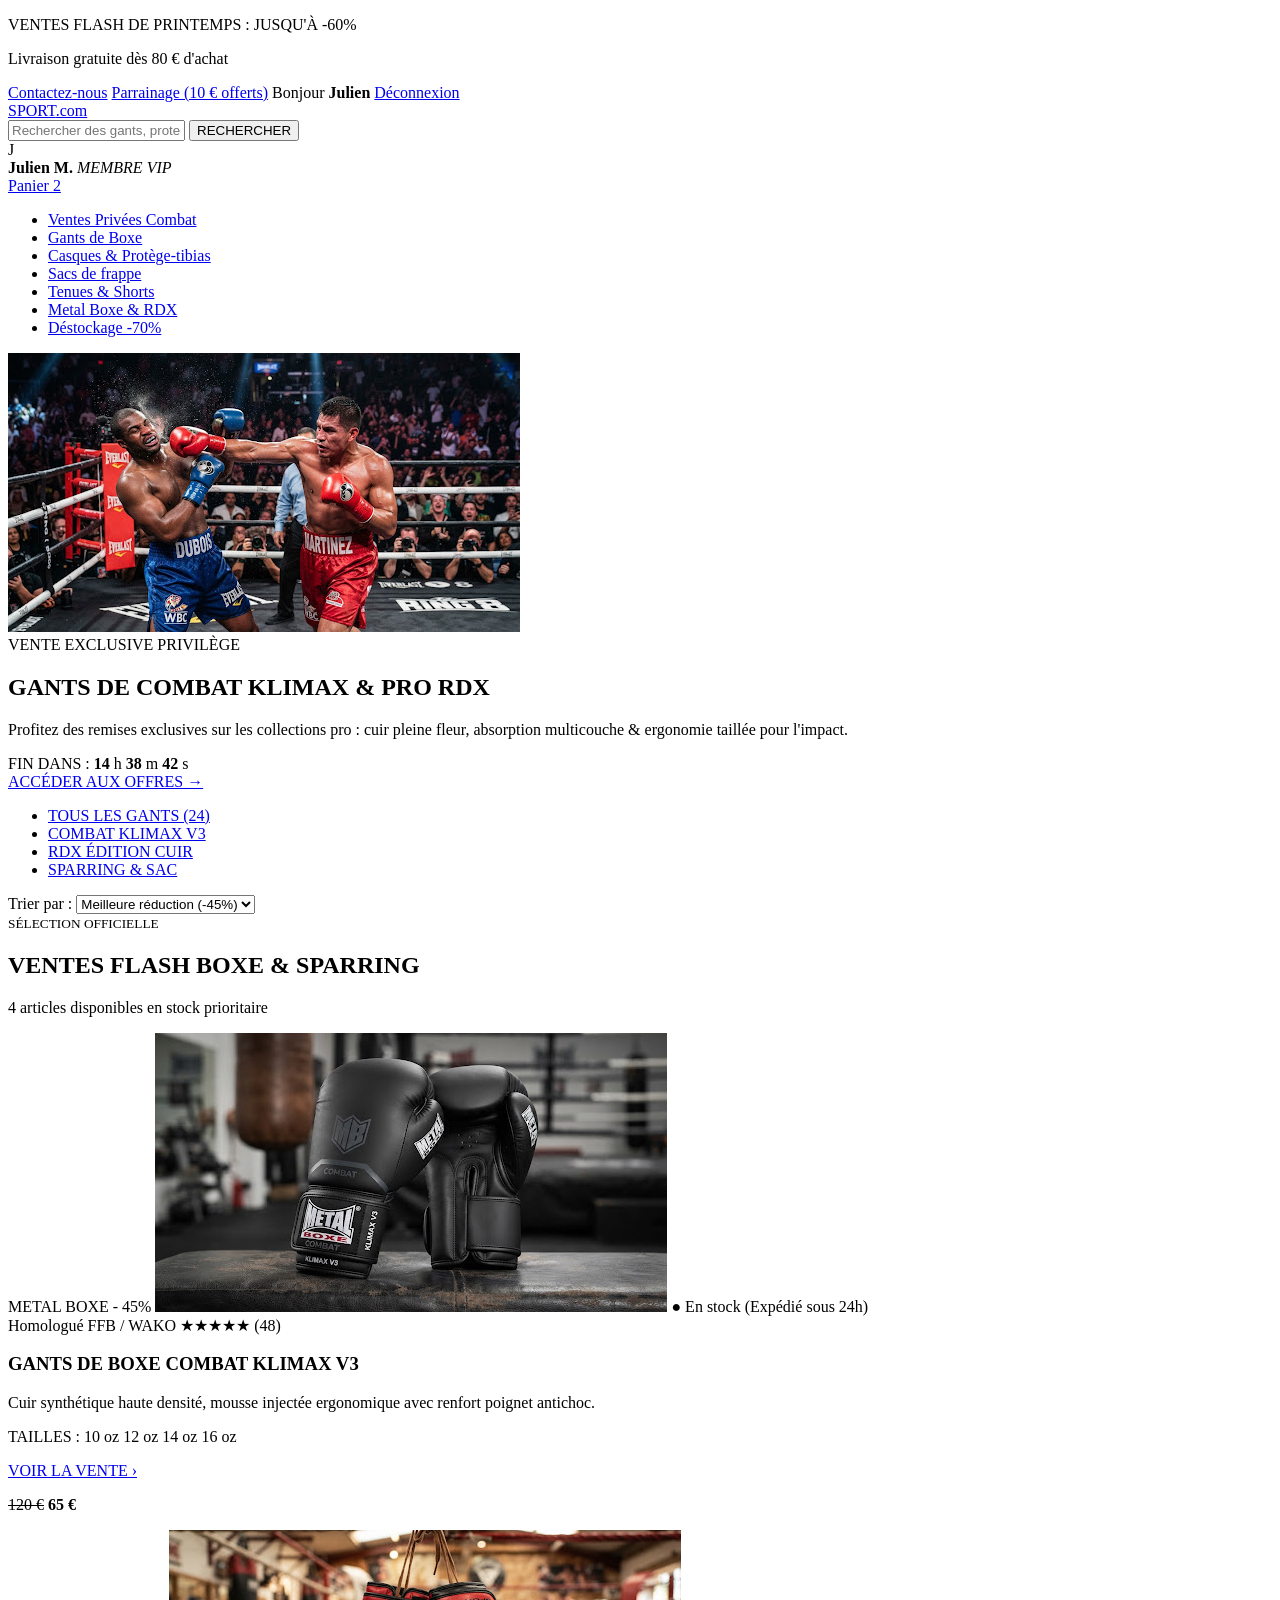
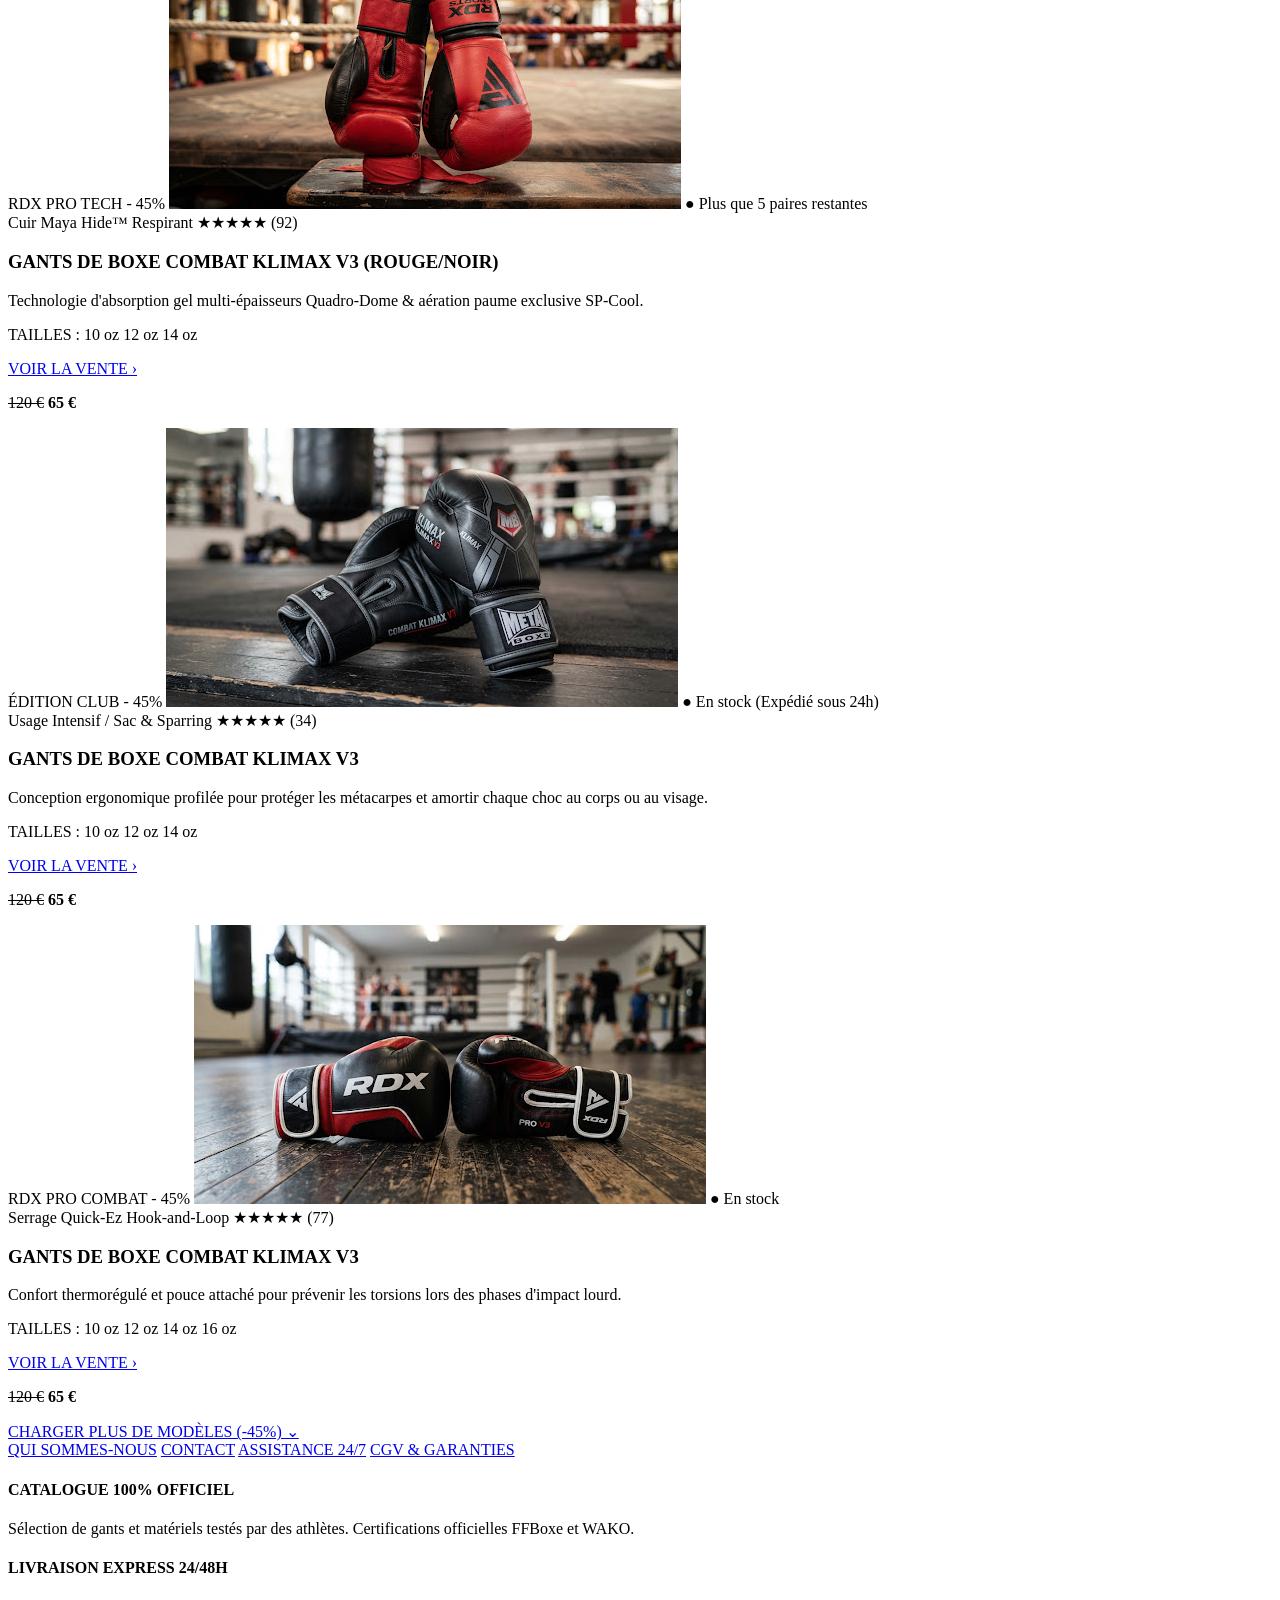
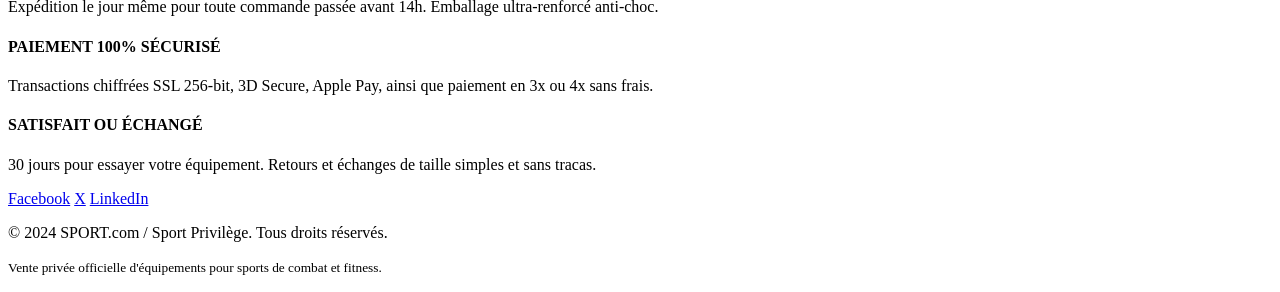
==== index.html @ 70b2cb44 "ajout du catalogue" ====
<!DOCTYPE html>
<html lang="fr">
<head>
  <meta charset="UTF-8">
  <meta name="viewport" content="width=device-width, initial-scale=1">
  <title>SPORT.com – Ventes privées Combat</title>
  <link rel="stylesheet" href="style.css">
</head>

<body>

  <header>
   <div>
    <p>VENTES FLASH DE PRINTEMPS : JUSQU'À -60%</p>
    <p>Livraison gratuite dès 80 € d'achat</p>
    <nav>
      <a href="#">Contactez-nous</a>
      <a href="#">Parrainage (10 € offerts)</a>
      <span>Bonjour <strong>Julien</strong></span>
      <a href="#">Déconnexion</a>
    </nav>
  </div> 
    <a href="#">SPORT<span>.com</span></a>

    <form class="search" action="#" method="get">
      <input type="text" name="q" placeholder="Rechercher des gants, protections, kimonos, sacs...">
      <button type="submit">RECHERCHER</button>
    </form>

    <div>
      <div>
        <span>J</span>
        <div>
          <strong>Julien M.</strong>
          <em>MEMBRE VIP</em>
        </div>
      </div>
      <a href="#">Panier <span>2</span></a>
    </div>
  </header>

  <nav>
    <ul>
      <li><a href="#">Ventes Privées Combat</a></li>
      <li><a href="#">Gants de Boxe</a></li>
      <li><a href="#">Casques &amp; Protège-tibias</a></li>
      <li><a href="#">Sacs de frappe</a></li>
      <li><a href="#">Tenues &amp; Shorts</a></li>
      <li><a href="#">Metal Boxe &amp; RDX</a></li>
      <li><a href="#">Déstockage -70%</a></li>
    </ul>
  </nav>

  <section>
    <img src="img/hero.png" alt="Boxeur en plein combat">

    <div>
      <span>VENTE EXCLUSIVE PRIVILÈGE</span>
      <h1>GANTS DE COMBAT <span>KLIMAX &amp; PRO RDX</span></h1>
      <p>Profitez des remises exclusives sur les collections pro : cuir pleine fleur, absorption multicouche &amp; ergonomie taillée pour l'impact.</p>

      <div>
        <div>
          <span>FIN DANS :</span>
          <span class="time"><b>14</b> h</span>
          <span class="time"><b>38</b> m</span>
          <span class="time"><b>42</b> s</span>
        </div>
        <a href="#ventes">ACCÉDER AUX OFFRES →</a>
      </div>
    </div>
  </section>

  <section>
    <ul>
      <li><a href="#">TOUS LES GANTS (24)</a></li>
      <li><a href="#">COMBAT KLIMAX V3</a></li>
      <li><a href="#">RDX ÉDITION CUIR</a></li>
      <li><a href="#">SPARRING &amp; SAC</a></li>
    </ul>

    <label>Trier par :
      <select name="tri">
        <option>Meilleure réduction (-45%)</option>
        <option>Prix croissant</option>
        <option>Prix décroissant</option>
        <option>Mieux notés</option>
      </select>
    </label>
  </section>

  
  <main id="ventes">

    <div>
      <div>
        <small>SÉLECTION OFFICIELLE</small>
        <h2>VENTES FLASH BOXE &amp; SPARRING</h2>
      </div>
      <p>4 articles disponibles en stock prioritaire</p>
    </div>

    <div>

      <article>
        <div>
          <span>METAL BOXE</span>
          <span>- 45%</span>
          <img src="img/p1.png" alt="Gants de boxe noirs Klimax V3">
          <span>● En stock (Expédié sous 24h)</span>
        </div>
        <div>
          <div>
            <span>Homologué FFB / WAKO</span>
            <span>★★★★★ (48)</span>
          </div>
          <h3>GANTS DE BOXE COMBAT KLIMAX V3</h3>
          <p>Cuir synthétique haute densité, mousse injectée ergonomique avec renfort poignet antichoc.</p>
          <p>TAILLES : <span>10 oz</span> <span>12 oz</span> <span>14 oz</span> <span>16 oz</span></p>
          <div>
            <a href="#">VOIR LA VENTE ›</a>
            <p><del>120 €</del> <strong>65 €</strong></p>
          </div>
        </div>
      </article>

      <article>
        <div>
          <span>RDX PRO TECH</span>
          <span>- 45%</span>
          <img src="img/p2.png" alt="Gants de boxe rouge et noir">
          <span>● Plus que 5 paires restantes</span>
        </div>
        <div>
          <div>
            <span>Cuir Maya Hide™ Respirant</span>
            <span>★★★★★ (92)</span>
          </div>
          <h3>GANTS DE BOXE COMBAT KLIMAX V3 (ROUGE/NOIR)</h3>
          <p>Technologie d'absorption gel multi-épaisseurs Quadro-Dome &amp; aération paume exclusive SP-Cool.</p>
          <p>TAILLES : <span>10 oz</span> <span>12 oz</span> <span>14 oz</span></p>
          <div>
            <a href="#">VOIR LA VENTE ›</a>
            <p><del>120 €</del> <strong>65 €</strong></p>
          </div>
        </div>
      </article>

      
      <article>
        <div>
          <span>ÉDITION CLUB</span>
          <span>- 45%</span>
          <img src="img/p3.png" alt="Gants de boxe édition club">
          <span>● En stock (Expédié sous 24h)</span>
        </div>
        <div>
          <div>
            <span>Usage Intensif / Sac &amp; Sparring</span>
            <span>★★★★★ (34)</span>
          </div>
          <h3>GANTS DE BOXE COMBAT KLIMAX V3</h3>
          <p>Conception ergonomique profilée pour protéger les métacarpes et amortir chaque choc au corps ou au visage.</p>
          <p>TAILLES : <span>10 oz</span> <span>12 oz</span> <span>14 oz</span></p>
          <div>
            <a href="#">VOIR LA VENTE ›</a>
            <p><del>120 €</del> <strong>65 €</strong></p>
          </div>
        </div>
      </article>

      
      <article>
        <div>
          <span>RDX PRO COMBAT</span>
          <span>- 45%</span>
          <img src="img/p4.png" alt="Gants RDX en salle">
          <span>● En stock</span>
        </div>
        <div>
          <div>
            <span>Serrage Quick-Ez Hook-and-Loop</span>
            <span>★★★★★ (77)</span>
          </div>
          <h3>GANTS DE BOXE COMBAT KLIMAX V3</h3>
          <p>Confort thermorégulé et pouce attaché pour prévenir les torsions lors des phases d'impact lourd.</p>
          <p>TAILLES : <span>10 oz</span> <span>12 oz</span> <span>14 oz</span> <span>16 oz</span></p>
          <div>
            <a href="#">VOIR LA VENTE ›</a>
            <p><del>120 €</del> <strong>65 €</strong></p>
          </div>
        </div>
      </article>

    </div>

    <div>
      <a href="#">CHARGER PLUS DE MODÈLES (-45%) ⌄</a>
    </div>
  </main>

 
  <nav>
    <a href="#">QUI SOMMES-NOUS</a>
    <a href="#">CONTACT</a>
    <a href="#">ASSISTANCE 24/7</a>
    <a href="#">CGV &amp; GARANTIES</a>
  </nav>

  <section>
    <div>
      <h4>CATALOGUE 100% OFFICIEL</h4>
      <p>Sélection de gants et matériels testés par des athlètes. Certifications officielles FFBoxe et WAKO.</p>
    </div>
    <div>
      <h4>LIVRAISON EXPRESS 24/48H</h4>
      <p>Expédition le jour même pour toute commande passée avant 14h. Emballage ultra-renforcé anti-choc.</p>
    </div>
    <div>
      <h4>PAIEMENT 100% SÉCURISÉ</h4>
      <p>Transactions chiffrées SSL 256-bit, 3D Secure, Apple Pay, ainsi que paiement en 3x ou 4x sans frais.</p>
    </div>
    <div>
      <h4>SATISFAIT OU ÉCHANGÉ</h4>
      <p>30 jours pour essayer votre équipement. Retours et échanges de taille simples et sans tracas.</p>
    </div>
  </section>

  <footer>
    <div>
      <a href="#">Facebook</a>
      <a href="#">X</a>
      <a href="#">LinkedIn</a>
    </div>
    <p>© 2024 SPORT.com / Sport Privilège. Tous droits réservés.</p>
    <p><small>Vente privée officielle d'équipements pour sports de combat et fitness.</small></p>
  </footer>

</body>
</html>
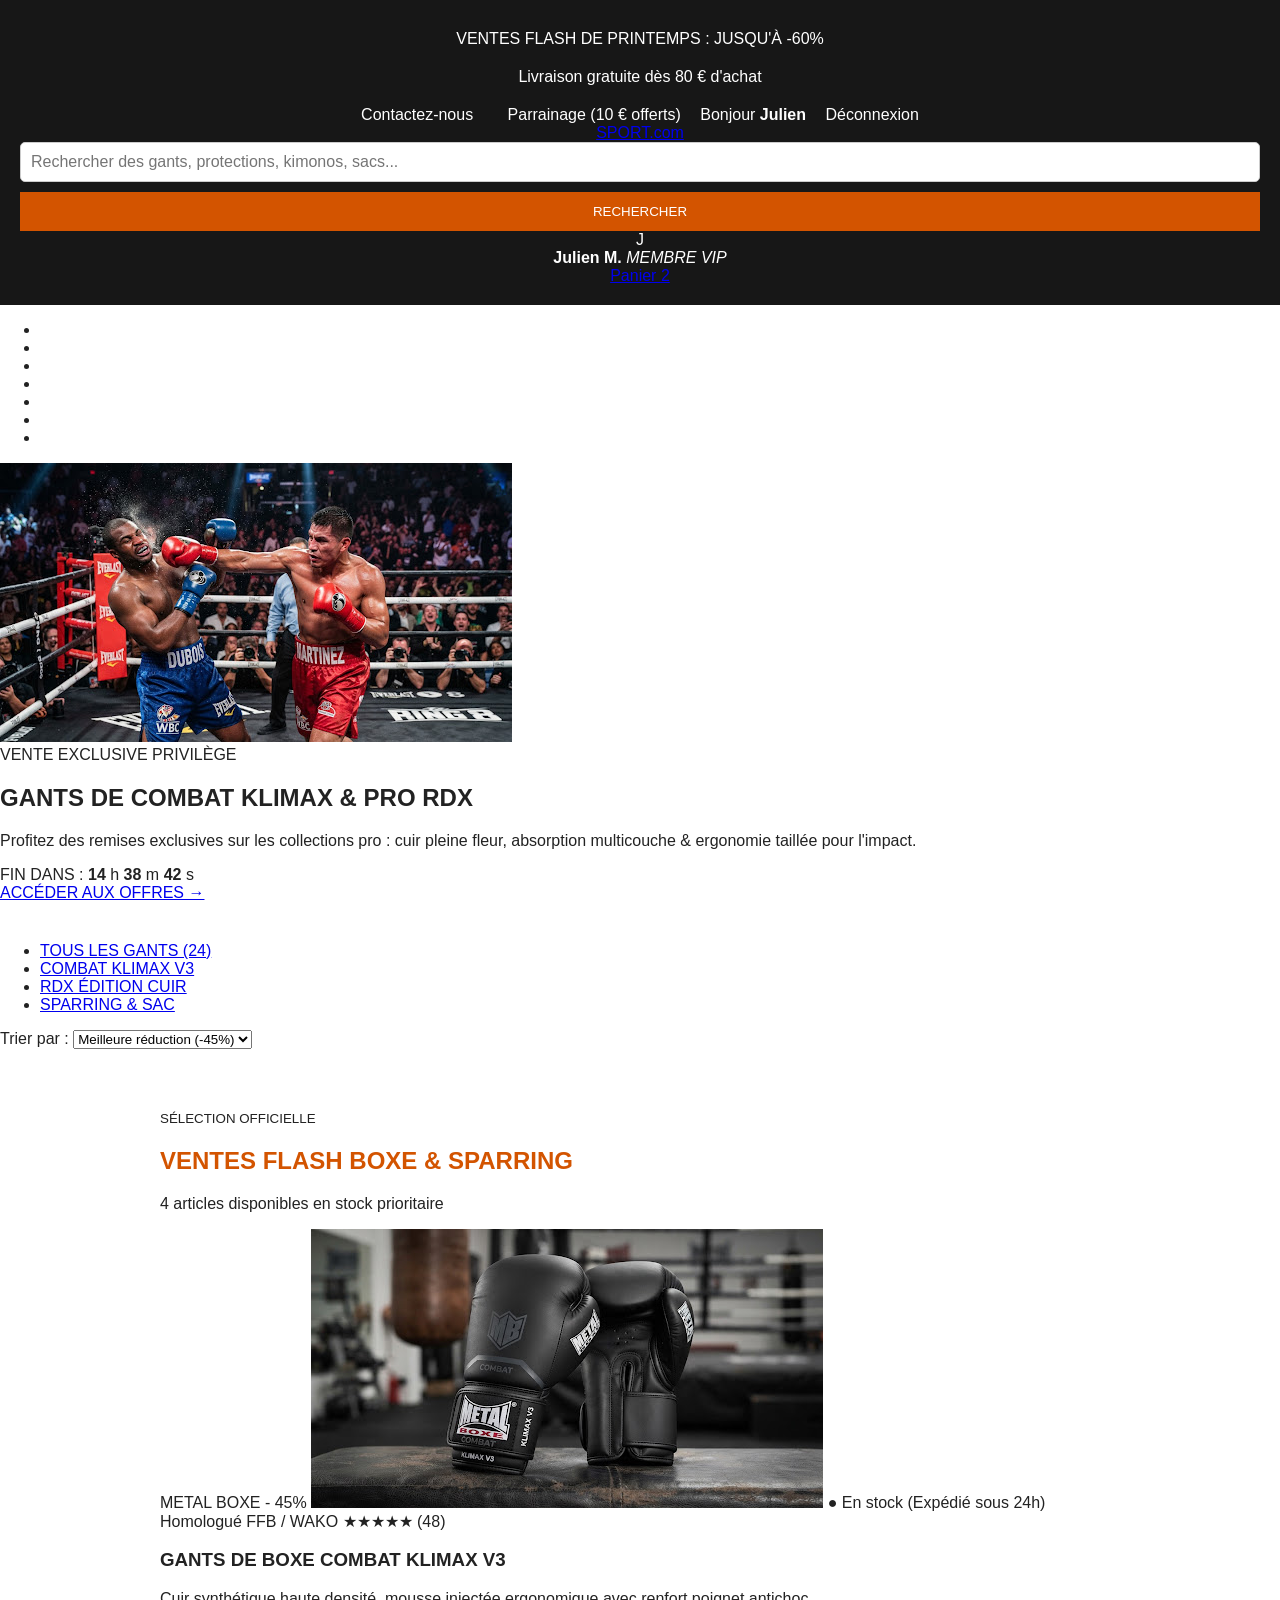
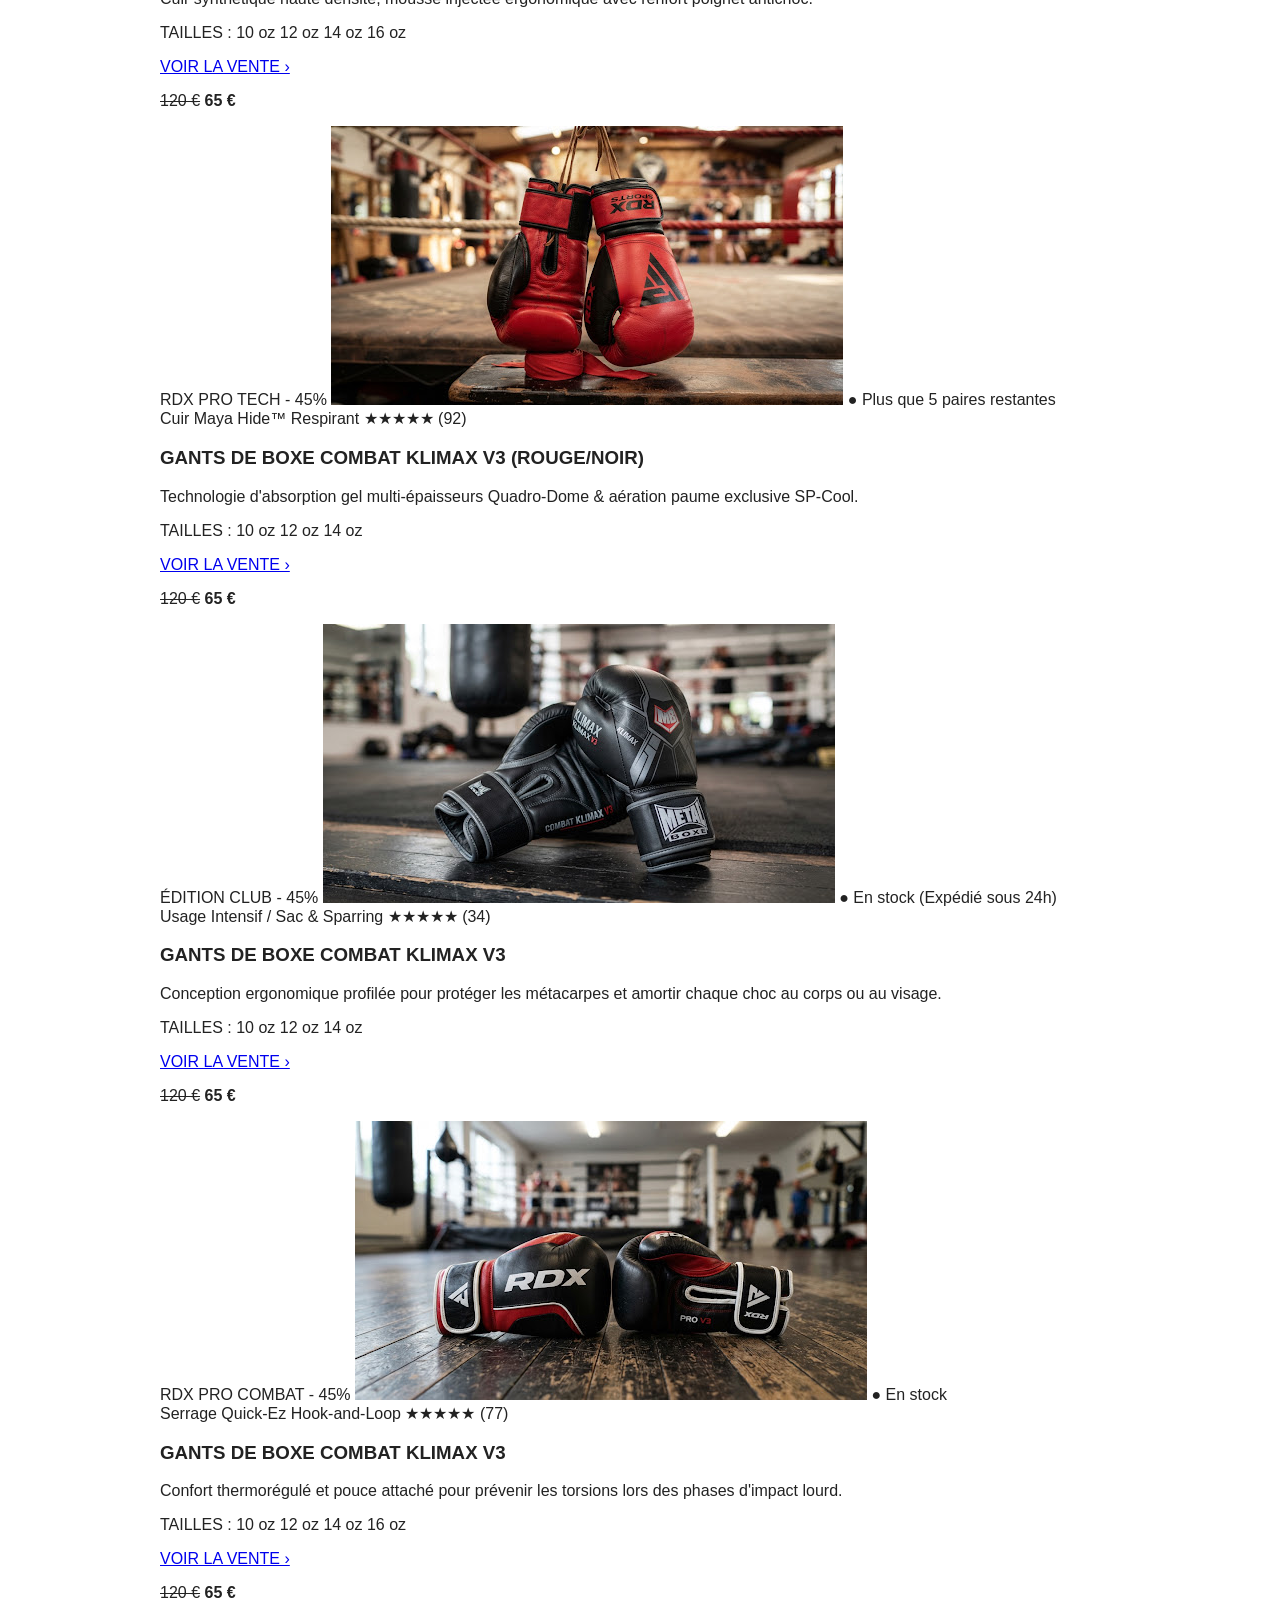
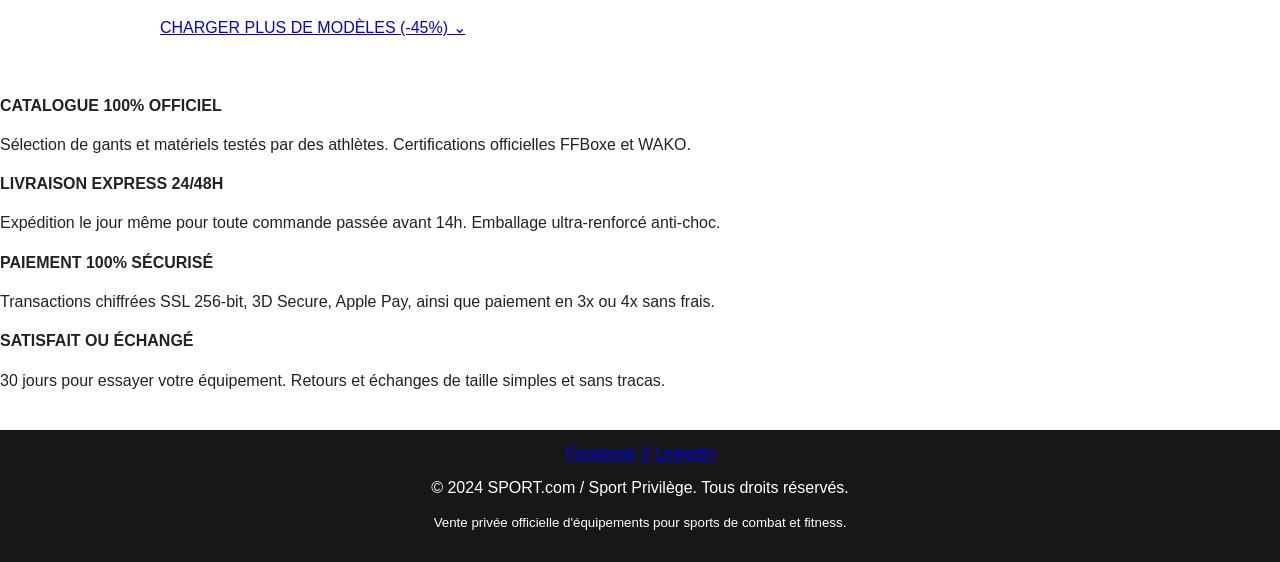
==== commit 9b5abd99: "rajout du link css et du lein vers la page qui somme nous" ====
--- a/index.html
+++ b/index.html
@@ -4,7 +4,7 @@
   <meta charset="UTF-8">
   <meta name="viewport" content="width=device-width, initial-scale=1">
   <title>SPORT.com – Ventes privées Combat</title>
-  <link rel="stylesheet" href="style.css">
+  <link rel="stylesheet" href="css/style.css">
 </head>
 
 <body>
@@ -201,7 +201,7 @@
 
  
   <nav>
-    <a href="#">QUI SOMMES-NOUS</a>
+    <a href="qui-sommes-nous.html">QUI SOMMES-NOUS</a>
     <a href="#">CONTACT</a>
     <a href="#">ASSISTANCE 24/7</a>
     <a href="#">CGV &amp; GARANTIES</a>
--- a/css/style.css
+++ b/css/style.css
@@ -0,0 +1,318 @@
+
+* {
+    box-sizing: border-box;
+}
+
+body {
+    margin: 0;
+    font-family: Arial, sans-serif;
+    background-color: white;
+    color: #222;
+}
+
+header {
+    background-color: #171717;
+    color: white;
+    padding: 20px;
+    text-align: center;
+}
+
+.logo {
+    width: 180px;
+    height: auto;
+}
+
+header h1 {
+    margin: 0;
+}
+
+header p {
+    margin: 10px 0 20px;
+}
+
+nav a {
+    color: white;
+    margin: 15px;
+    text-decoration: none;
+}
+
+nav a:hover {
+    color: orange;
+}
+
+main {
+    max-width: 1000px;
+    margin: auto;
+    padding: 20px;
+}
+
+section {
+    margin-bottom: 40px;
+}
+
+h2 {
+    color: #d35400;
+}
+
+.equipe {
+    display: flex;
+    gap: 20px;
+    margin-top: 20px;
+}
+
+.membre {
+    background-color: #f2f2f2;
+    padding: 20px;
+    border-radius: 8px;
+    flex: 1;
+    border-left: 4px solid #d35400;
+}
+
+.membre:hover {
+    background-color: #ffe8d6;
+}
+
+.membre h3 {
+    color: #d35400;
+}
+
+address {
+    background-color: #f2f2f2;
+    padding: 20px;
+    border-left: 4px solid #d35400;
+    margin-bottom: 20px;
+}
+
+table {
+    border-collapse: collapse;
+    width: 100%;
+    margin-bottom: 25px;
+}
+
+th, td {
+    border: 1px solid #ccc;
+    padding: 10px;
+    text-align: left;
+}
+
+th {
+    background-color: #f2f2f2;
+}
+
+iframe {
+    border: 1px solid #ccc;
+    border-radius: 8px;
+    max-width: 100%;
+}
+
+form {
+    display: flex;
+    flex-direction: column;
+    gap: 10px;
+}
+
+input, textarea {
+    padding: 10px;
+    border: 1px solid #ccc;
+    border-radius: 5px;
+    font-family: Arial, sans-serif;
+    font-size: 16px;
+    width: 100%;
+}
+
+textarea {
+    min-height: 120px;
+}
+
+button {
+    background-color: #d35400;
+    color: white;
+    padding: 12px;
+    border: none;
+    cursor: pointer;
+}
+
+button:hover {
+    background-color: #a84300;
+}
+
+footer {
+    background-color: #171717;
+    color: white;
+    text-align: center;
+    padding: 15px;
+}
+
+@media (max-width: 575px) {
+    nav a {
+        display: block;
+        margin: 10px;
+    }
+
+    main {
+        padding: 15px;
+    }
+
+    .equipe {
+        flex-direction: column;
+    }
+
+    .logo {
+        width: 140px;
+    }
+}
+section img {
+    max-width: 100%;
+    height: auto;
+}
+.chiffres {
+    display: flex;
+    justify-content: space-around;
+    flex-wrap: wrap;
+    list-style: none;
+    padding: 20px;
+    gap: 15px;
+}
+
+.chiffres li {
+    background-color: #f2f2f2;
+    padding: 20px;
+    border-radius: 8px;
+    text-align: center;
+}
+/* Catalogue Sport.com */
+
+.catalogue main {
+    max-width: 1200px;
+}
+
+.catalogue article {
+    background-color: #f2f2f2;
+    border: 1px solid #ddd;
+    border-radius: 8px;
+    padding: 20px;
+    margin-bottom: 20px;
+}
+
+.catalogue article img {
+    width: 100%;
+    max-width: 250px;
+    height: auto;
+    display: block;
+    margin: 15px auto;
+}
+
+.catalogue article h3 {
+    color: #d35400;
+}
+
+.catalogue article strong {
+    color: #d35400;
+    font-size: 24px;
+}
+
+.catalogue article a {
+    display: inline-block;
+    background-color: #d35400;
+    color: white;
+    padding: 10px 15px;
+    text-decoration: none;
+    border-radius: 5px;
+}
+
+.catalogue article a:hover {
+    background-color: #a84300;
+}
+
+.catalogue .grille-produits {
+    display: grid;
+    grid-template-columns: repeat(2, 1fr);
+    gap: 20px;
+}
+
+@media (max-width: 700px) {
+    .catalogue .grille-produits {
+        grid-template-columns: 1fr;
+    }
+}
+.catalogue section img {
+    max-width: 100%;
+    height: auto;
+    border-radius: 8px;
+}
+
+.catalogue section h1 {
+    color: #d35400;
+    font-size: 32px;
+}
+
+.catalogue section a {
+    color: #d35400;
+    font-weight: bold;
+}
+.catalogue header {
+    padding: 20px;
+}
+
+.catalogue header .search {
+    max-width: 650px;
+    margin: 20px auto;
+    flex-direction: row;
+}
+
+.catalogue header .search input {
+    flex: 1;
+    min-width: 0;
+}
+
+.catalogue header .search button {
+    width: auto;
+    border-radius: 5px;
+}
+
+.catalogue nav ul {
+    display: flex;
+    justify-content: center;
+    flex-wrap: wrap;
+    gap: 15px;
+    list-style: none;
+    padding: 15px;
+    margin: 0;
+    background-color: #171717;
+}
+
+.catalogue nav li a {
+    color: white;
+    text-decoration: none;
+    margin: 0;
+}
+
+.catalogue nav li a:hover {
+    color: #d35400;
+}
+.catalogue .banniere {
+    display: flex;
+    align-items: center;
+    gap: 30px;
+    padding: 30px;
+    background-color: #f2f2f2;
+}
+
+.catalogue .banniere img {
+    width: 45%;
+}
+
+.catalogue .banniere > div {
+    flex: 1;
+}
+
+@media (max-width: 700px) {
+    .catalogue .banniere {
+        flex-direction: column;
+        padding: 15px;
+    }
+
+    .catalogue .banniere img {
+        width: 100%;
+    }
+}
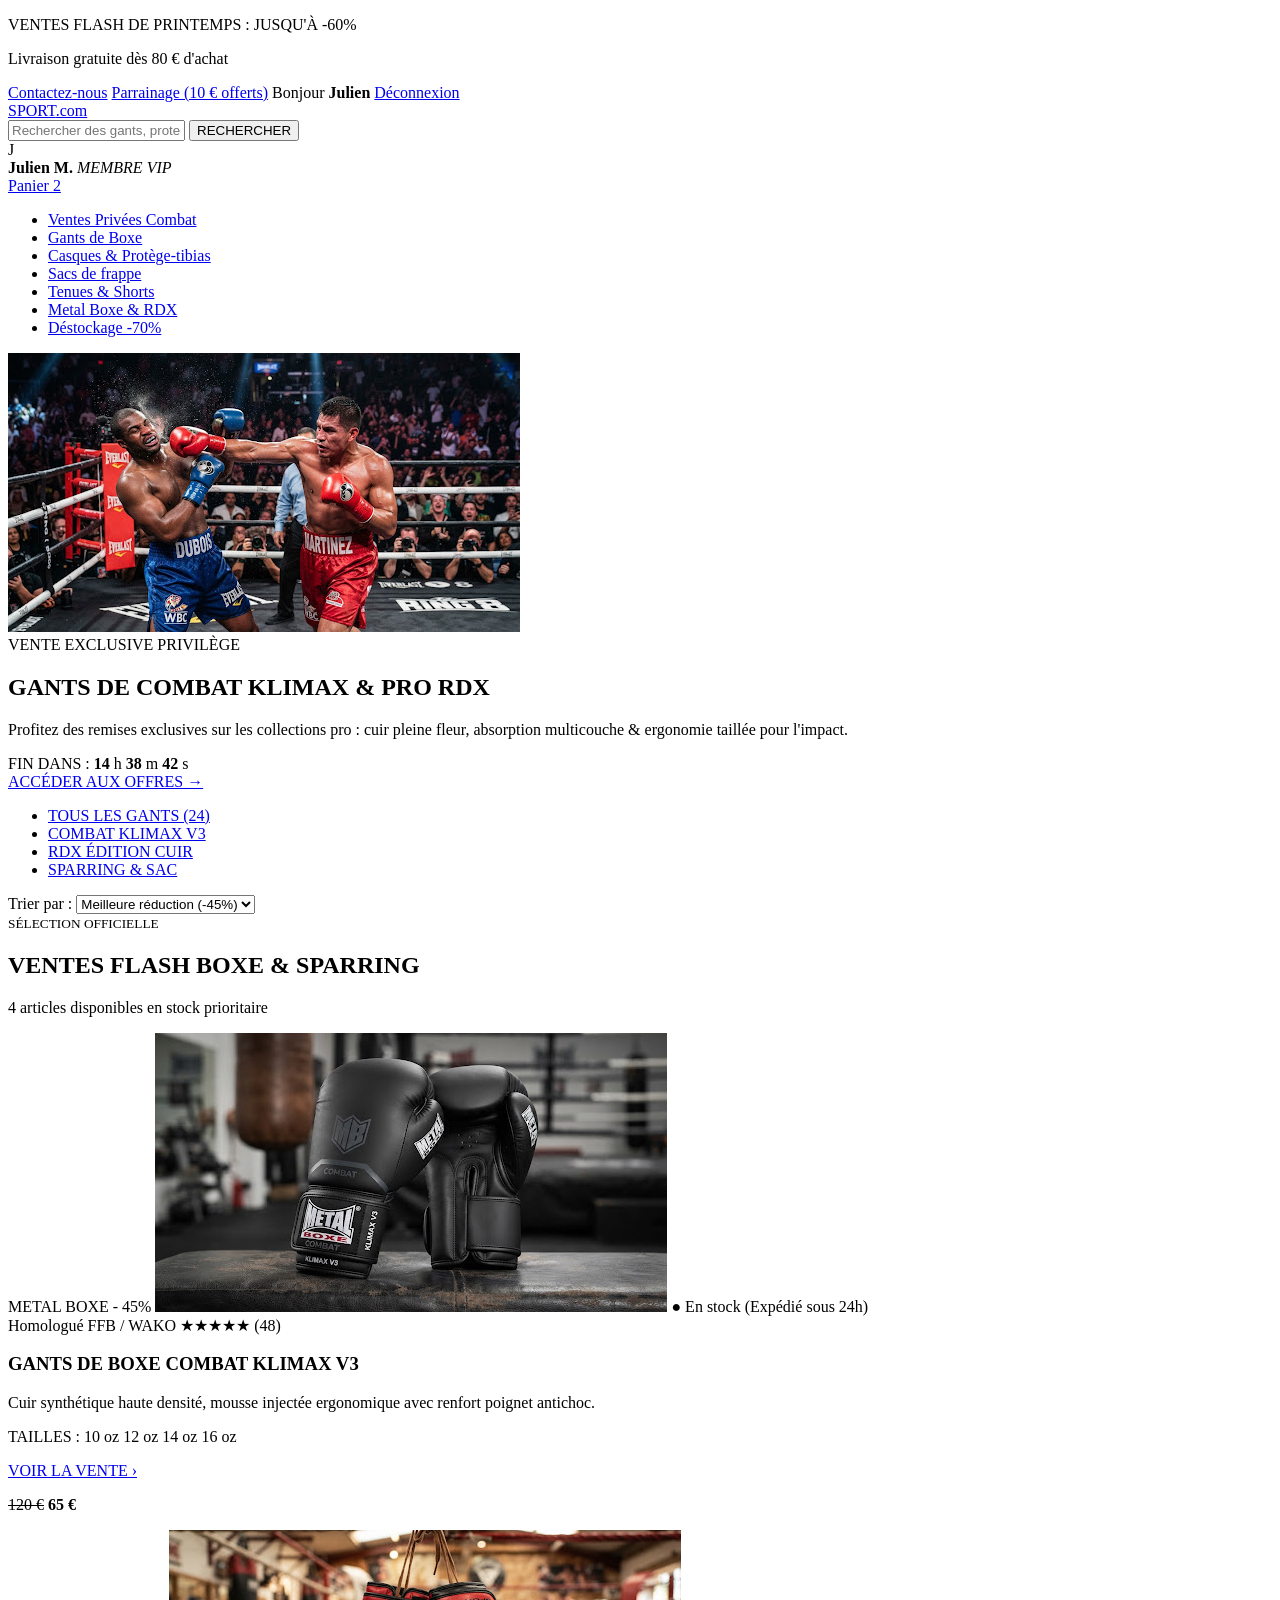
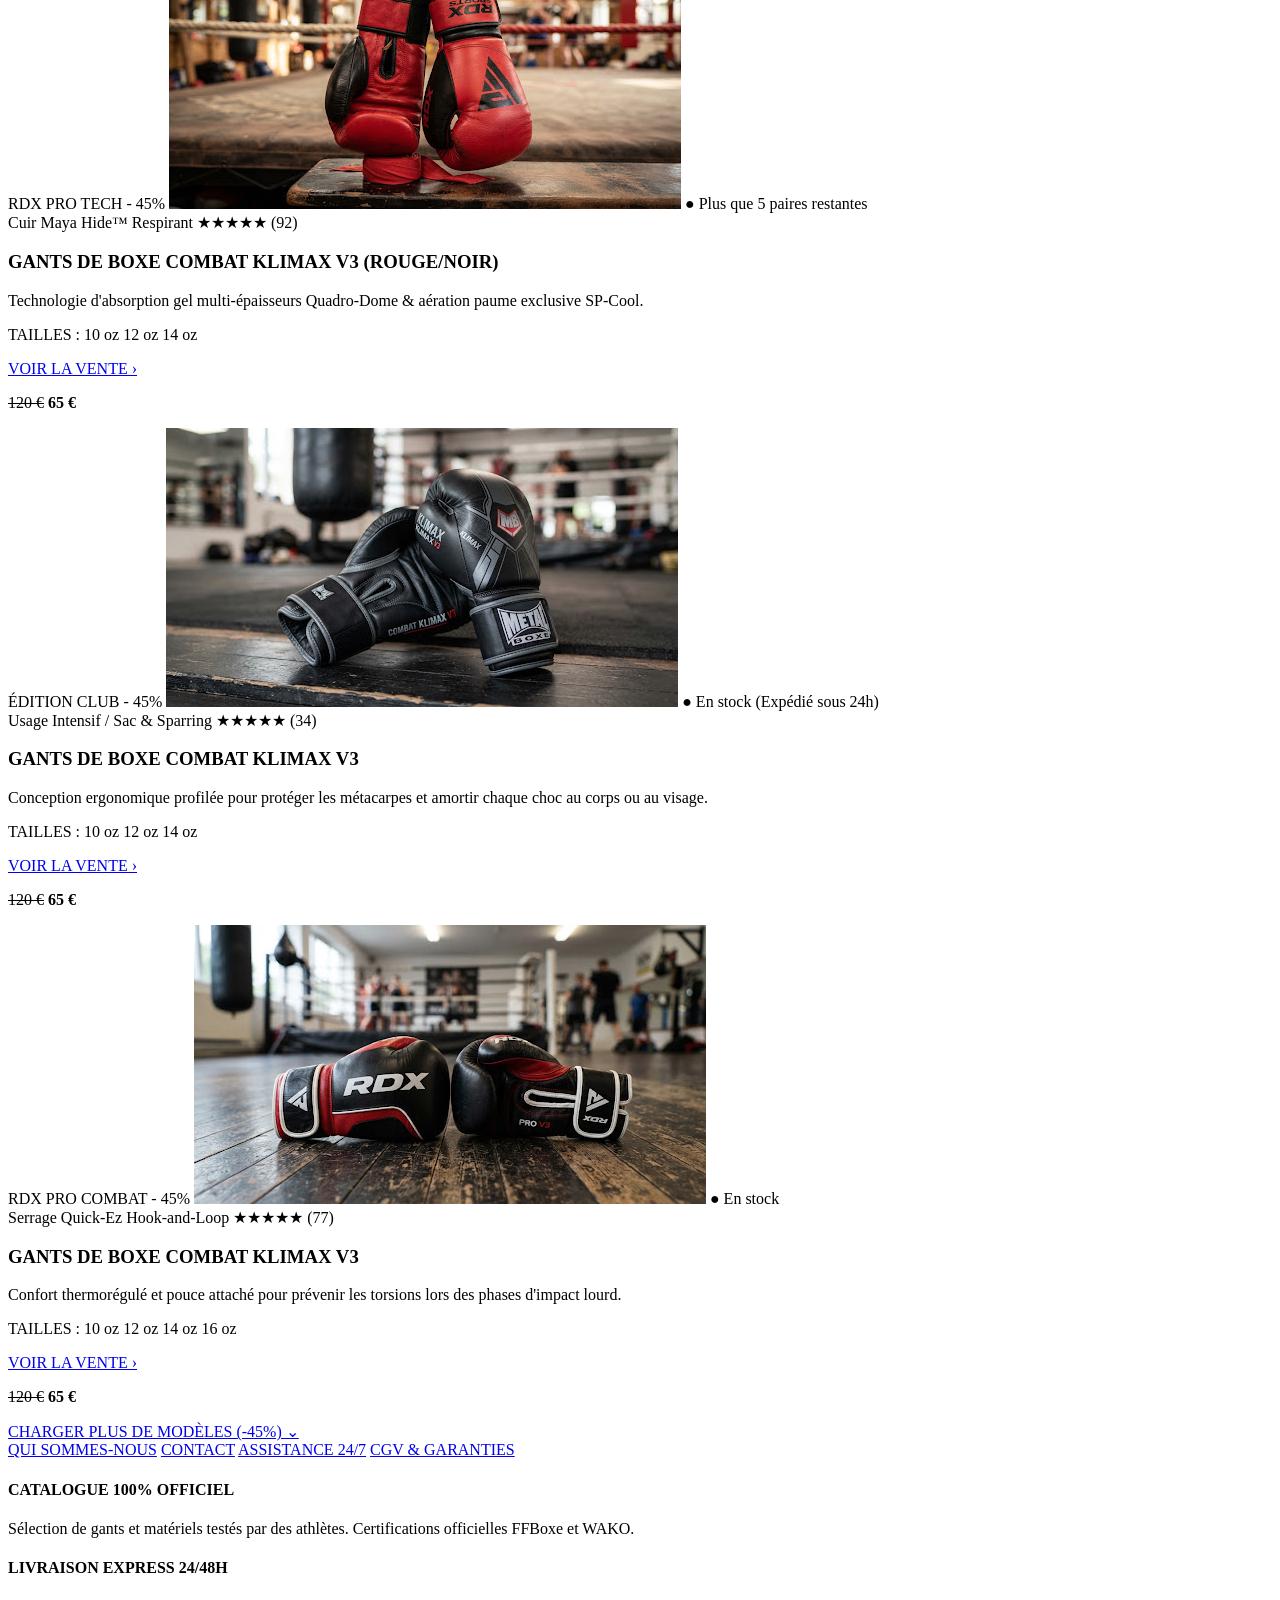
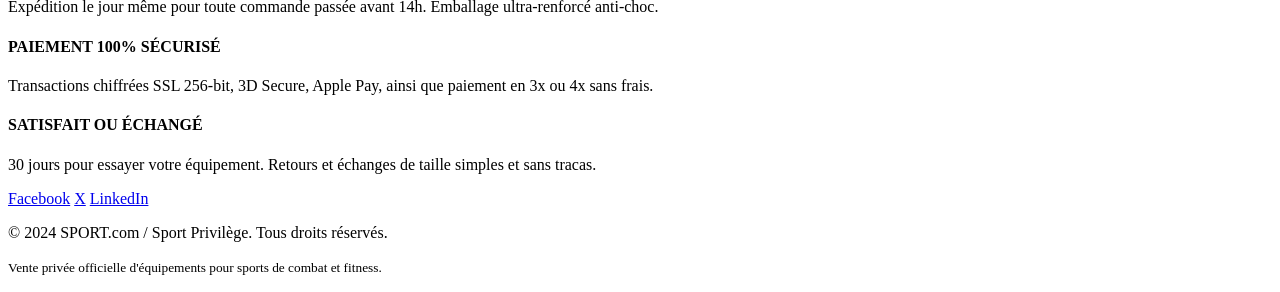
==== commit 801b2bab: "Fusion du catalogue ETHEM en local" ====
--- a/index.html
+++ b/index.html
@@ -4,7 +4,7 @@
   <meta charset="UTF-8">
   <meta name="viewport" content="width=device-width, initial-scale=1">
   <title>SPORT.com – Ventes privées Combat</title>
-  <link rel="stylesheet" href="css/style.css">
+  <link rel="stylesheet" href="style.css">
 </head>
 
 <body>
@@ -201,7 +201,7 @@
 
  
   <nav>
-    <a href="qui-sommes-nous.html">QUI SOMMES-NOUS</a>
+    <a href="#">QUI SOMMES-NOUS</a>
     <a href="#">CONTACT</a>
     <a href="#">ASSISTANCE 24/7</a>
     <a href="#">CGV &amp; GARANTIES</a>
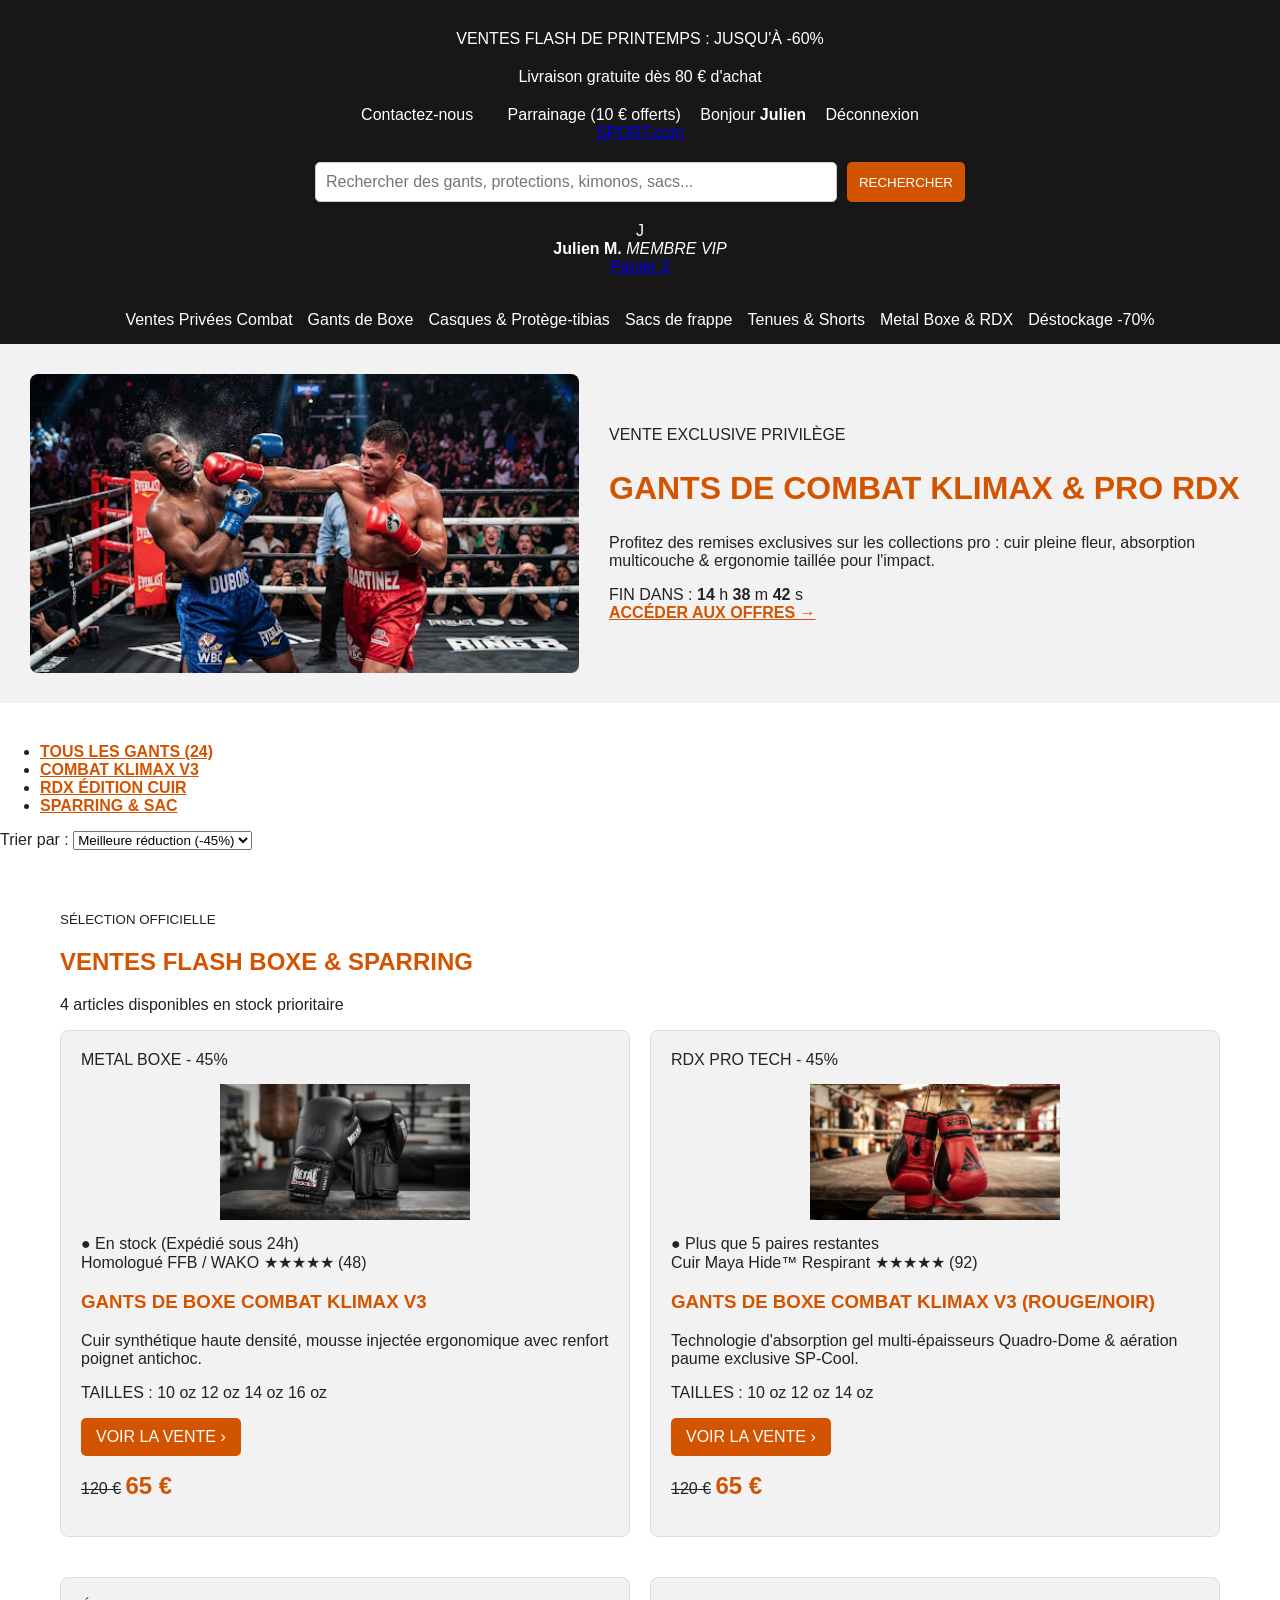
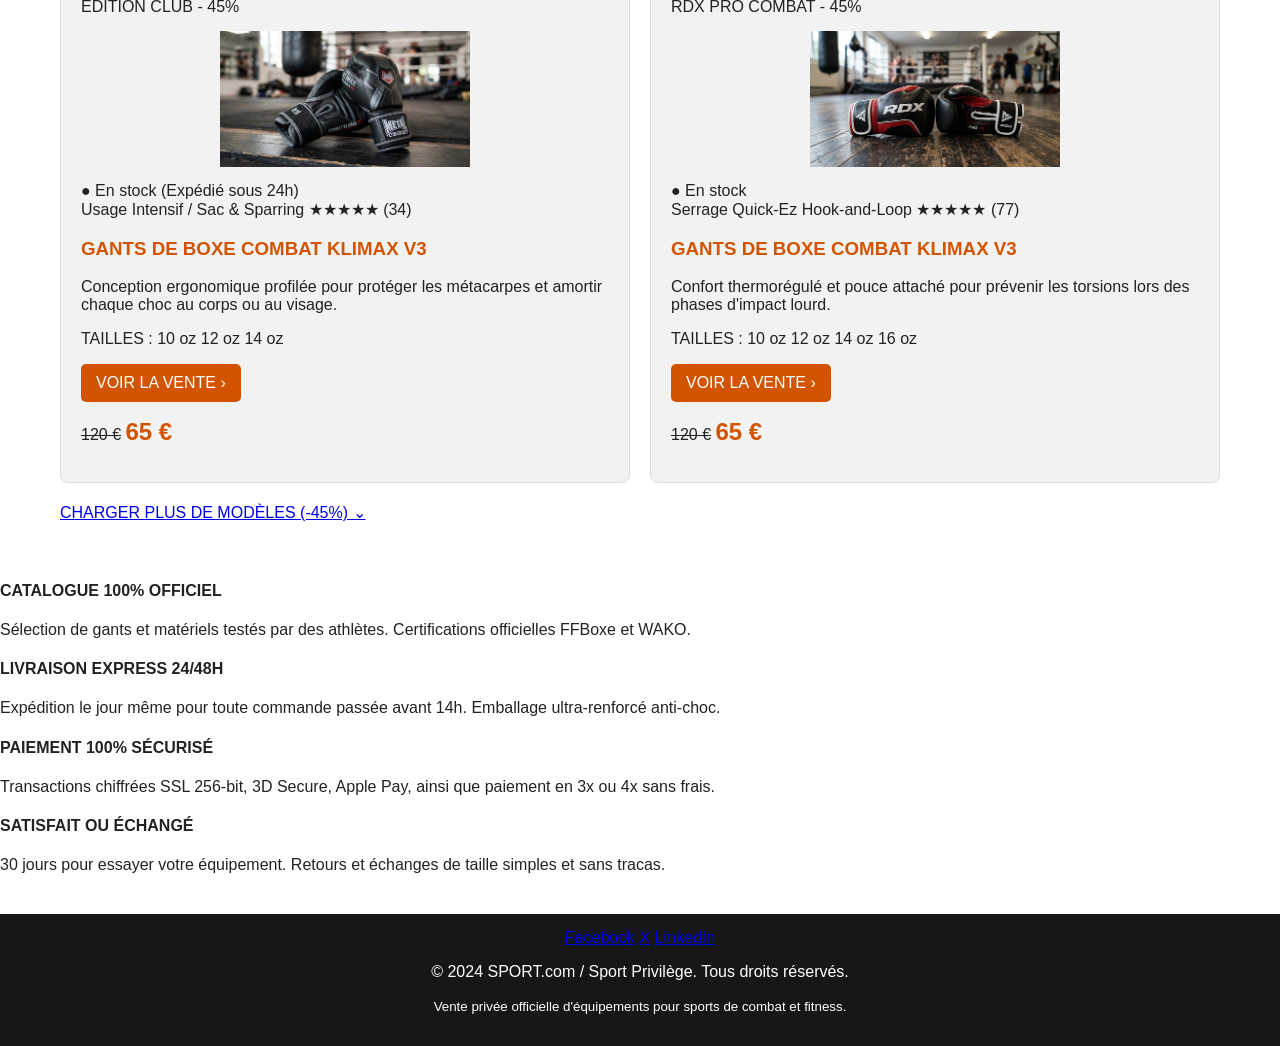
==== commit 769cefcd: "Integration du design commun et navigation du catalogue" ====
--- a/index.html
+++ b/index.html
@@ -1,25 +1,26 @@
 <!DOCTYPE html>
 <html lang="fr">
+
 <head>
   <meta charset="UTF-8">
   <meta name="viewport" content="width=device-width, initial-scale=1">
   <title>SPORT.com – Ventes privées Combat</title>
-  <link rel="stylesheet" href="style.css">
+  <link rel="stylesheet" href="css/style.css">
 </head>
 
-<body>
+<body class="catalogue">
 
   <header>
-   <div>
-    <p>VENTES FLASH DE PRINTEMPS : JUSQU'À -60%</p>
-    <p>Livraison gratuite dès 80 € d'achat</p>
-    <nav>
-      <a href="#">Contactez-nous</a>
-      <a href="#">Parrainage (10 € offerts)</a>
-      <span>Bonjour <strong>Julien</strong></span>
-      <a href="#">Déconnexion</a>
-    </nav>
-  </div> 
+    <div>
+      <p>VENTES FLASH DE PRINTEMPS : JUSQU'À -60%</p>
+      <p>Livraison gratuite dès 80 € d'achat</p>
+      <nav>
+        <a href="#">Contactez-nous</a>
+        <a href="#">Parrainage (10 € offerts)</a>
+        <span>Bonjour <strong>Julien</strong></span>
+        <a href="#">Déconnexion</a>
+      </nav>
+    </div>
     <a href="#">SPORT<span>.com</span></a>
 
     <form class="search" action="#" method="get">
@@ -51,13 +52,14 @@
     </ul>
   </nav>
 
-  <section>
+  <section class="banniere">
     <img src="img/hero.png" alt="Boxeur en plein combat">
 
     <div>
       <span>VENTE EXCLUSIVE PRIVILÈGE</span>
       <h1>GANTS DE COMBAT <span>KLIMAX &amp; PRO RDX</span></h1>
-      <p>Profitez des remises exclusives sur les collections pro : cuir pleine fleur, absorption multicouche &amp; ergonomie taillée pour l'impact.</p>
+      <p>Profitez des remises exclusives sur les collections pro : cuir pleine fleur, absorption multicouche &amp;
+        ergonomie taillée pour l'impact.</p>
 
       <div>
         <div>
@@ -89,9 +91,8 @@
     </label>
   </section>
 
-  
+
   <main id="ventes">
-
     <div>
       <div>
         <small>SÉLECTION OFFICIELLE</small>
@@ -100,7 +101,7 @@
       <p>4 articles disponibles en stock prioritaire</p>
     </div>
 
-    <div>
+    <div class="grille-produits">
 
       <article>
         <div>
@@ -146,7 +147,7 @@
         </div>
       </article>
 
-      
+
       <article>
         <div>
           <span>ÉDITION CLUB</span>
@@ -160,7 +161,8 @@
             <span>★★★★★ (34)</span>
           </div>
           <h3>GANTS DE BOXE COMBAT KLIMAX V3</h3>
-          <p>Conception ergonomique profilée pour protéger les métacarpes et amortir chaque choc au corps ou au visage.</p>
+          <p>Conception ergonomique profilée pour protéger les métacarpes et amortir chaque choc au corps ou au visage.
+          </p>
           <p>TAILLES : <span>10 oz</span> <span>12 oz</span> <span>14 oz</span></p>
           <div>
             <a href="#">VOIR LA VENTE ›</a>
@@ -169,7 +171,7 @@
         </div>
       </article>
 
-      
+
       <article>
         <div>
           <span>RDX PRO COMBAT</span>
@@ -199,12 +201,10 @@
     </div>
   </main>
 
- 
+
   <nav>
-    <a href="#">QUI SOMMES-NOUS</a>
-    <a href="#">CONTACT</a>
-    <a href="#">ASSISTANCE 24/7</a>
-    <a href="#">CGV &amp; GARANTIES</a>
+    <a href="qui-sommes-nous.html">QUI SOMMES-NOUS</a>
+    <a href="qui-sommes-nous.html#contact">CONTACT</a>
   </nav>
 
   <section>
@@ -237,4 +237,5 @@
   </footer>
 
 </body>
+
 </html>
--- a/css/style.css
+++ b/css/style.css
@@ -0,0 +1,318 @@
+
+* {
+    box-sizing: border-box;
+}
+
+body {
+    margin: 0;
+    font-family: Arial, sans-serif;
+    background-color: white;
+    color: #222;
+}
+
+header {
+    background-color: #171717;
+    color: white;
+    padding: 20px;
+    text-align: center;
+}
+
+.logo {
+    width: 180px;
+    height: auto;
+}
+
+header h1 {
+    margin: 0;
+}
+
+header p {
+    margin: 10px 0 20px;
+}
+
+nav a {
+    color: white;
+    margin: 15px;
+    text-decoration: none;
+}
+
+nav a:hover {
+    color: orange;
+}
+
+main {
+    max-width: 1000px;
+    margin: auto;
+    padding: 20px;
+}
+
+section {
+    margin-bottom: 40px;
+}
+
+h2 {
+    color: #d35400;
+}
+
+.equipe {
+    display: flex;
+    gap: 20px;
+    margin-top: 20px;
+}
+
+.membre {
+    background-color: #f2f2f2;
+    padding: 20px;
+    border-radius: 8px;
+    flex: 1;
+    border-left: 4px solid #d35400;
+}
+
+.membre:hover {
+    background-color: #ffe8d6;
+}
+
+.membre h3 {
+    color: #d35400;
+}
+
+address {
+    background-color: #f2f2f2;
+    padding: 20px;
+    border-left: 4px solid #d35400;
+    margin-bottom: 20px;
+}
+
+table {
+    border-collapse: collapse;
+    width: 100%;
+    margin-bottom: 25px;
+}
+
+th, td {
+    border: 1px solid #ccc;
+    padding: 10px;
+    text-align: left;
+}
+
+th {
+    background-color: #f2f2f2;
+}
+
+iframe {
+    border: 1px solid #ccc;
+    border-radius: 8px;
+    max-width: 100%;
+}
+
+form {
+    display: flex;
+    flex-direction: column;
+    gap: 10px;
+}
+
+input, textarea {
+    padding: 10px;
+    border: 1px solid #ccc;
+    border-radius: 5px;
+    font-family: Arial, sans-serif;
+    font-size: 16px;
+    width: 100%;
+}
+
+textarea {
+    min-height: 120px;
+}
+
+button {
+    background-color: #d35400;
+    color: white;
+    padding: 12px;
+    border: none;
+    cursor: pointer;
+}
+
+button:hover {
+    background-color: #a84300;
+}
+
+footer {
+    background-color: #171717;
+    color: white;
+    text-align: center;
+    padding: 15px;
+}
+
+@media (max-width: 575px) {
+    nav a {
+        display: block;
+        margin: 10px;
+    }
+
+    main {
+        padding: 15px;
+    }
+
+    .equipe {
+        flex-direction: column;
+    }
+
+    .logo {
+        width: 140px;
+    }
+}
+section img {
+    max-width: 100%;
+    height: auto;
+}
+.chiffres {
+    display: flex;
+    justify-content: space-around;
+    flex-wrap: wrap;
+    list-style: none;
+    padding: 20px;
+    gap: 15px;
+}
+
+.chiffres li {
+    background-color: #f2f2f2;
+    padding: 20px;
+    border-radius: 8px;
+    text-align: center;
+}
+/* Catalogue Sport.com */
+
+.catalogue main {
+    max-width: 1200px;
+}
+
+.catalogue article {
+    background-color: #f2f2f2;
+    border: 1px solid #ddd;
+    border-radius: 8px;
+    padding: 20px;
+    margin-bottom: 20px;
+}
+
+.catalogue article img {
+    width: 100%;
+    max-width: 250px;
+    height: auto;
+    display: block;
+    margin: 15px auto;
+}
+
+.catalogue article h3 {
+    color: #d35400;
+}
+
+.catalogue article strong {
+    color: #d35400;
+    font-size: 24px;
+}
+
+.catalogue article a {
+    display: inline-block;
+    background-color: #d35400;
+    color: white;
+    padding: 10px 15px;
+    text-decoration: none;
+    border-radius: 5px;
+}
+
+.catalogue article a:hover {
+    background-color: #a84300;
+}
+
+.catalogue .grille-produits {
+    display: grid;
+    grid-template-columns: repeat(2, 1fr);
+    gap: 20px;
+}
+
+@media (max-width: 700px) {
+    .catalogue .grille-produits {
+        grid-template-columns: 1fr;
+    }
+}
+.catalogue section img {
+    max-width: 100%;
+    height: auto;
+    border-radius: 8px;
+}
+
+.catalogue section h1 {
+    color: #d35400;
+    font-size: 32px;
+}
+
+.catalogue section a {
+    color: #d35400;
+    font-weight: bold;
+}
+.catalogue header {
+    padding: 20px;
+}
+
+.catalogue header .search {
+    max-width: 650px;
+    margin: 20px auto;
+    flex-direction: row;
+}
+
+.catalogue header .search input {
+    flex: 1;
+    min-width: 0;
+}
+
+.catalogue header .search button {
+    width: auto;
+    border-radius: 5px;
+}
+
+.catalogue nav ul {
+    display: flex;
+    justify-content: center;
+    flex-wrap: wrap;
+    gap: 15px;
+    list-style: none;
+    padding: 15px;
+    margin: 0;
+    background-color: #171717;
+}
+
+.catalogue nav li a {
+    color: white;
+    text-decoration: none;
+    margin: 0;
+}
+
+.catalogue nav li a:hover {
+    color: #d35400;
+}
+.catalogue .banniere {
+    display: flex;
+    align-items: center;
+    gap: 30px;
+    padding: 30px;
+    background-color: #f2f2f2;
+}
+
+.catalogue .banniere img {
+    width: 45%;
+}
+
+.catalogue .banniere > div {
+    flex: 1;
+}
+
+@media (max-width: 700px) {
+    .catalogue .banniere {
+        flex-direction: column;
+        padding: 15px;
+    }
+
+    .catalogue .banniere img {
+        width: 100%;
+    }
+}
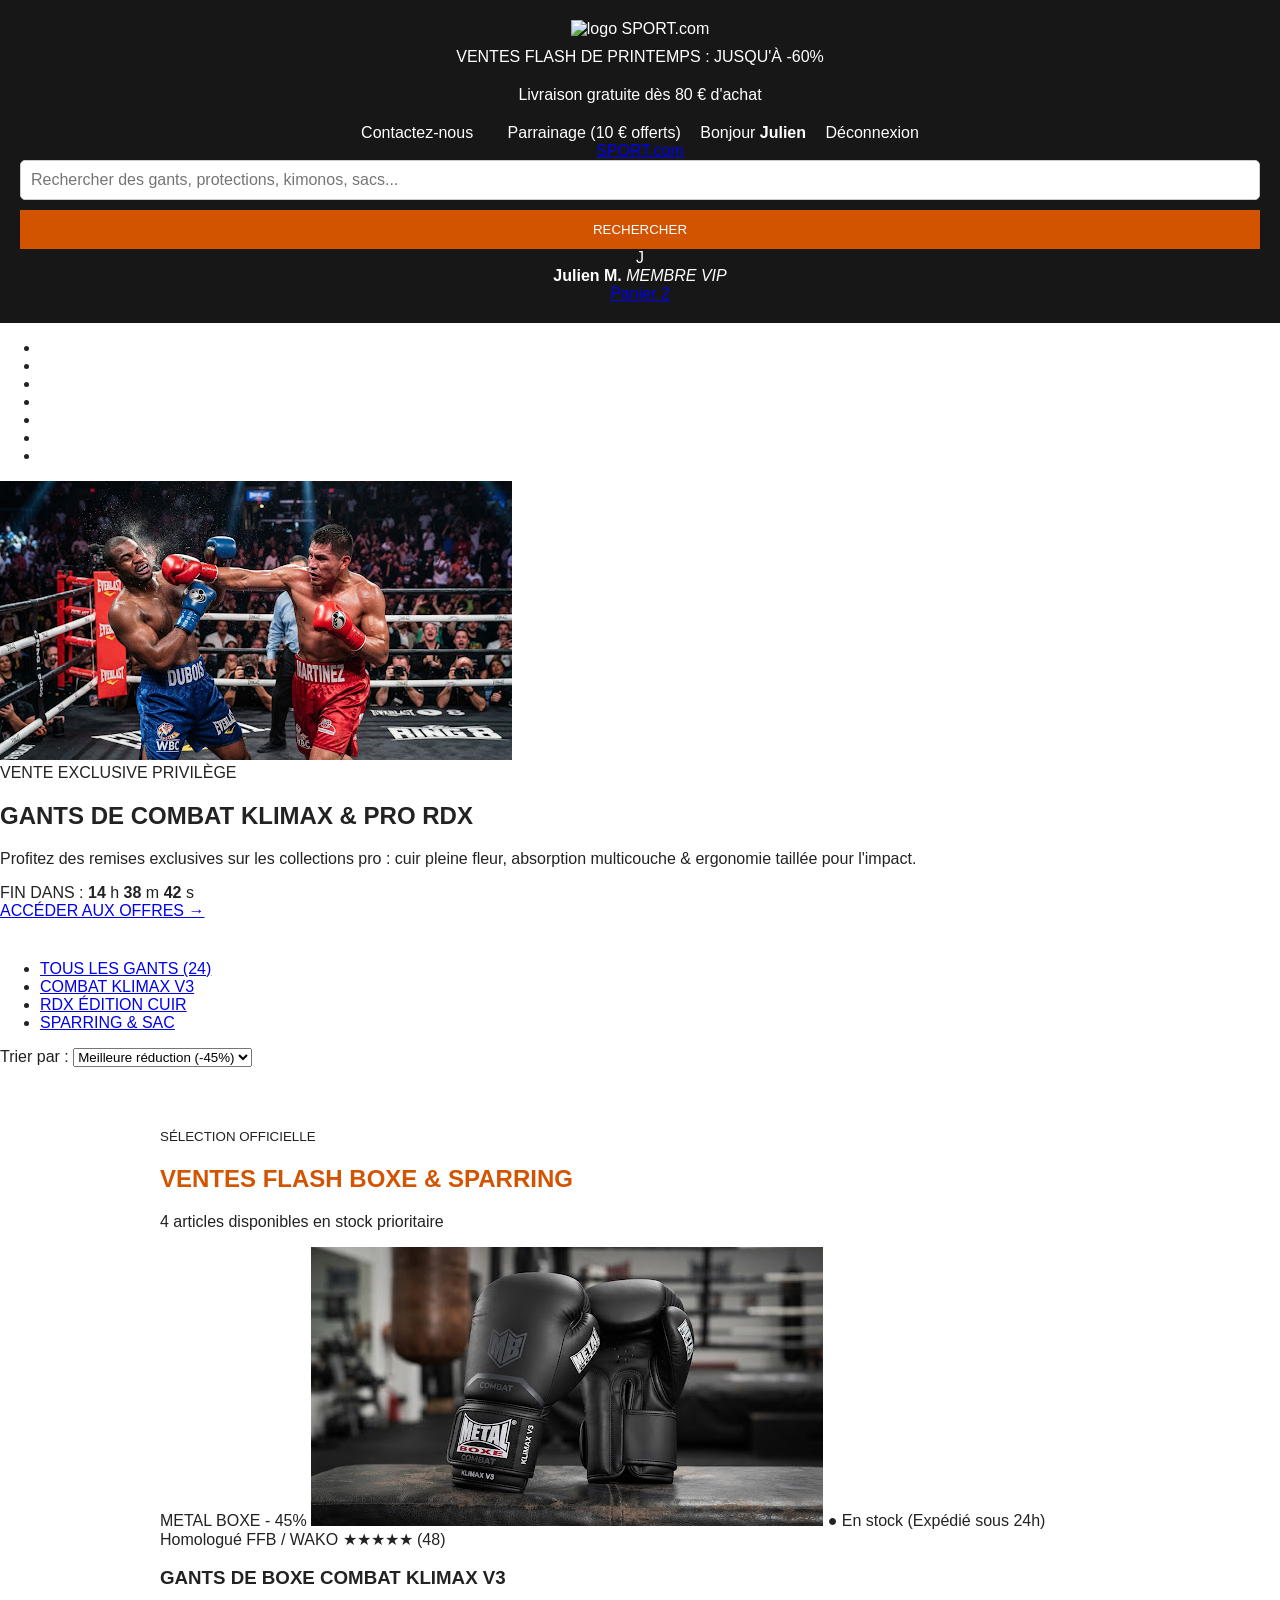
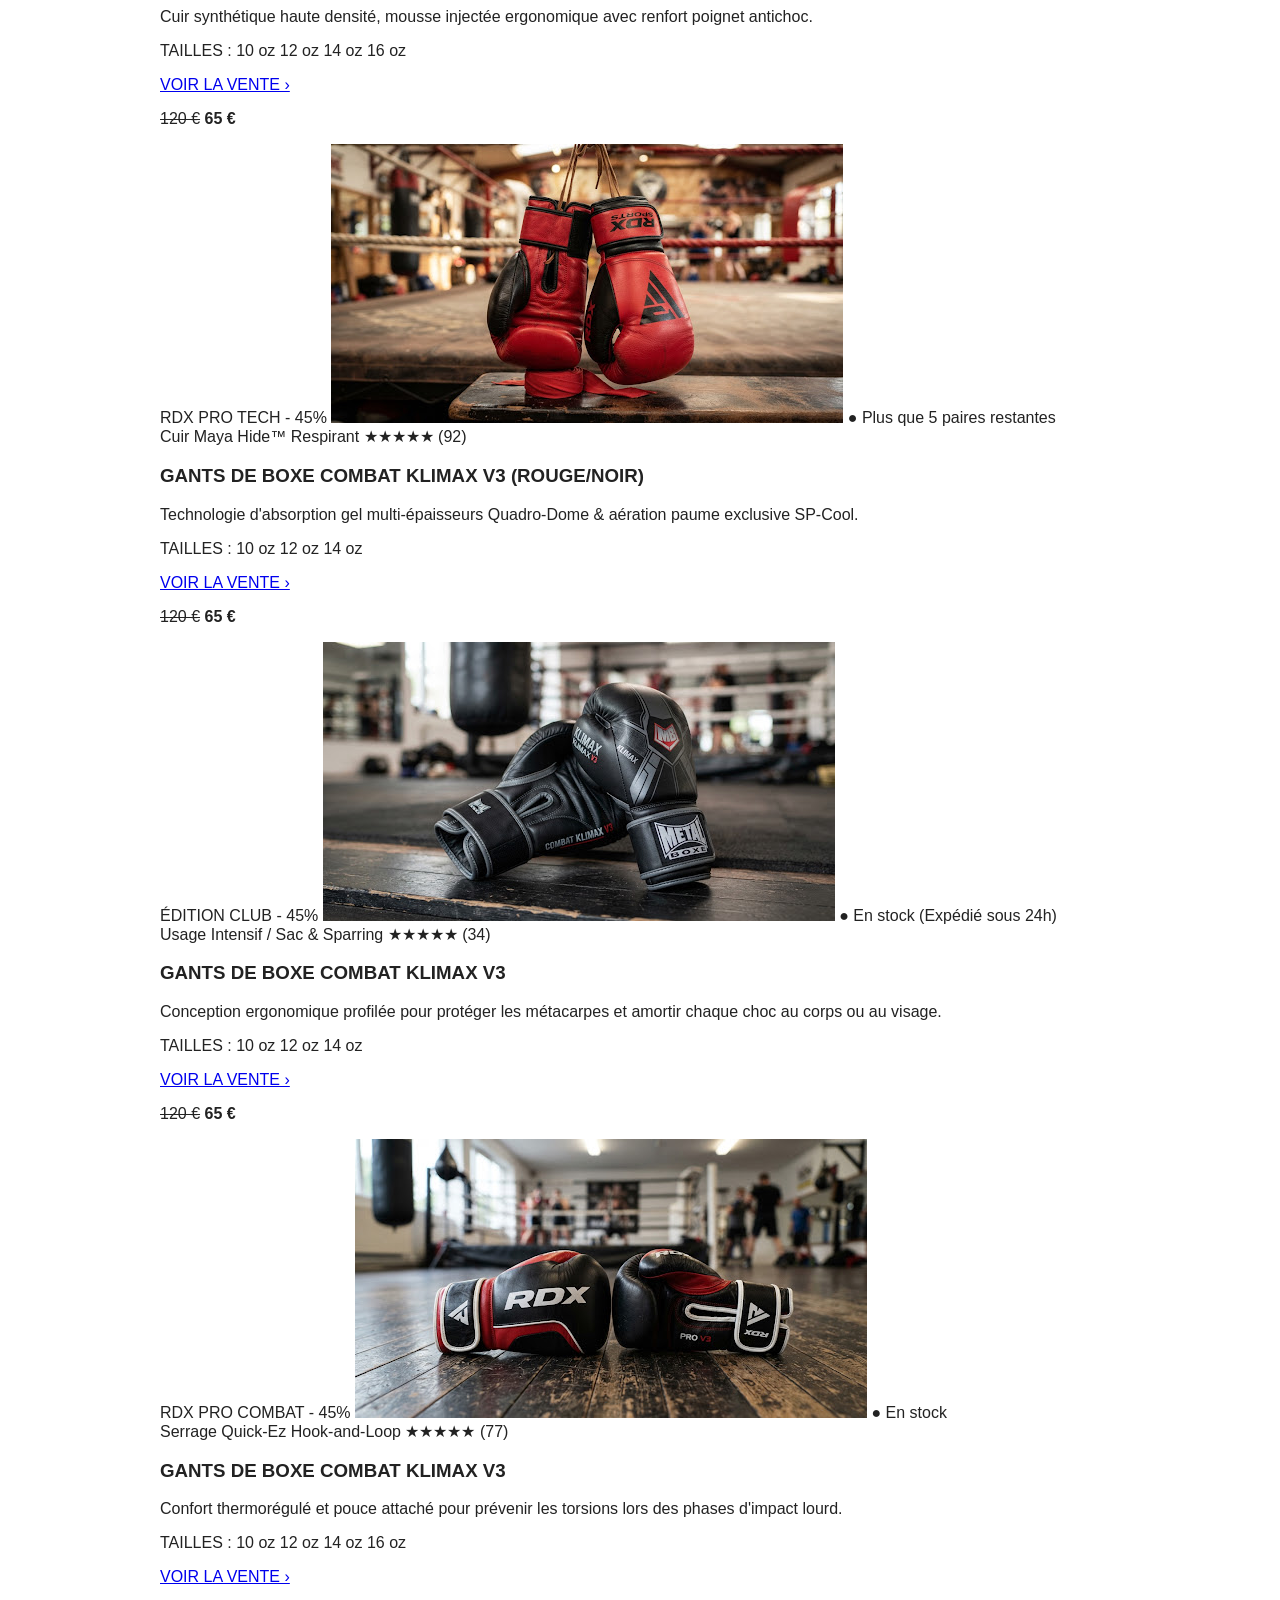
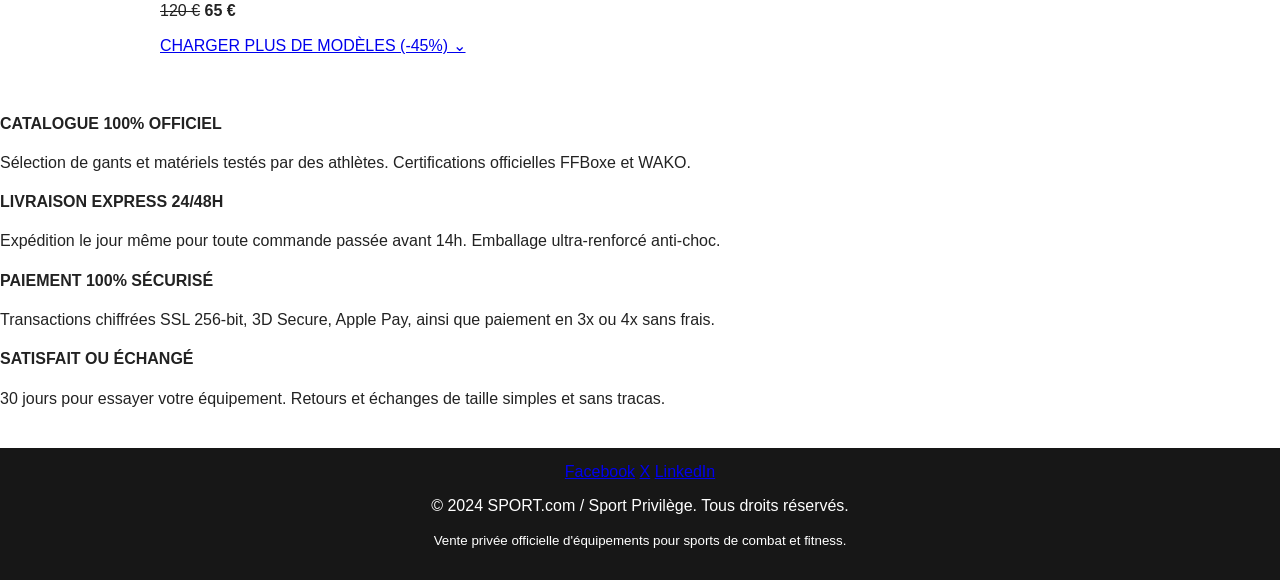
==== commit effae74e: "image logo" ====
--- a/index.html
+++ b/index.html
@@ -1,6 +1,5 @@
 <!DOCTYPE html>
 <html lang="fr">
-
 <head>
   <meta charset="UTF-8">
   <meta name="viewport" content="width=device-width, initial-scale=1">
@@ -8,19 +7,20 @@
   <link rel="stylesheet" href="css/style.css">
 </head>
 
-<body class="catalogue">
+<body>
 
   <header>
-    <div>
-      <p>VENTES FLASH DE PRINTEMPS : JUSQU'À -60%</p>
-      <p>Livraison gratuite dès 80 € d'achat</p>
-      <nav>
-        <a href="#">Contactez-nous</a>
-        <a href="#">Parrainage (10 € offerts)</a>
-        <span>Bonjour <strong>Julien</strong></span>
-        <a href="#">Déconnexion</a>
-      </nav>
-    </div>
+   <div>
+    <img src="logo.png" alt="logo SPORT.com">
+    <p>VENTES FLASH DE PRINTEMPS : JUSQU'À -60%</p>
+    <p>Livraison gratuite dès 80 € d'achat</p>
+    <nav>
+      <a href="#">Contactez-nous</a>
+      <a href="#">Parrainage (10 € offerts)</a>
+      <span>Bonjour <strong>Julien</strong></span>
+      <a href="#">Déconnexion</a>
+    </nav>
+  </div> 
     <a href="#">SPORT<span>.com</span></a>
 
     <form class="search" action="#" method="get">
@@ -52,14 +52,13 @@
     </ul>
   </nav>
 
-  <section class="banniere">
+  <section>
     <img src="img/hero.png" alt="Boxeur en plein combat">
 
     <div>
       <span>VENTE EXCLUSIVE PRIVILÈGE</span>
       <h1>GANTS DE COMBAT <span>KLIMAX &amp; PRO RDX</span></h1>
-      <p>Profitez des remises exclusives sur les collections pro : cuir pleine fleur, absorption multicouche &amp;
-        ergonomie taillée pour l'impact.</p>
+      <p>Profitez des remises exclusives sur les collections pro : cuir pleine fleur, absorption multicouche &amp; ergonomie taillée pour l'impact.</p>
 
       <div>
         <div>
@@ -91,8 +90,9 @@
     </label>
   </section>
 
-
+  
   <main id="ventes">
+
     <div>
       <div>
         <small>SÉLECTION OFFICIELLE</small>
@@ -101,7 +101,7 @@
       <p>4 articles disponibles en stock prioritaire</p>
     </div>
 
-    <div class="grille-produits">
+    <div>
 
       <article>
         <div>
@@ -147,7 +147,7 @@
         </div>
       </article>
 
-
+      
       <article>
         <div>
           <span>ÉDITION CLUB</span>
@@ -161,8 +161,7 @@
             <span>★★★★★ (34)</span>
           </div>
           <h3>GANTS DE BOXE COMBAT KLIMAX V3</h3>
-          <p>Conception ergonomique profilée pour protéger les métacarpes et amortir chaque choc au corps ou au visage.
-          </p>
+          <p>Conception ergonomique profilée pour protéger les métacarpes et amortir chaque choc au corps ou au visage.</p>
           <p>TAILLES : <span>10 oz</span> <span>12 oz</span> <span>14 oz</span></p>
           <div>
             <a href="#">VOIR LA VENTE ›</a>
@@ -171,7 +170,7 @@
         </div>
       </article>
 
-
+      
       <article>
         <div>
           <span>RDX PRO COMBAT</span>
@@ -201,10 +200,12 @@
     </div>
   </main>
 
-
+ 
   <nav>
     <a href="qui-sommes-nous.html">QUI SOMMES-NOUS</a>
-    <a href="qui-sommes-nous.html#contact">CONTACT</a>
+    <a href="#">CONTACT</a>
+    <a href="#">ASSISTANCE 24/7</a>
+    <a href="#">CGV &amp; GARANTIES</a>
   </nav>
 
   <section>
@@ -237,5 +238,4 @@
   </footer>
 
 </body>
-
 </html>
--- a/css/style.css
+++ b/css/style.css
@@ -315,4 +315,13 @@
     .catalogue .banniere img {
         width: 100%;
     }
+}
+@media (max-width: 575px) {
+    .catalogue header .search {
+        flex-direction: column;
+    }
+
+    .catalogue header .search button {
+        width: 100%;
+    }
 }
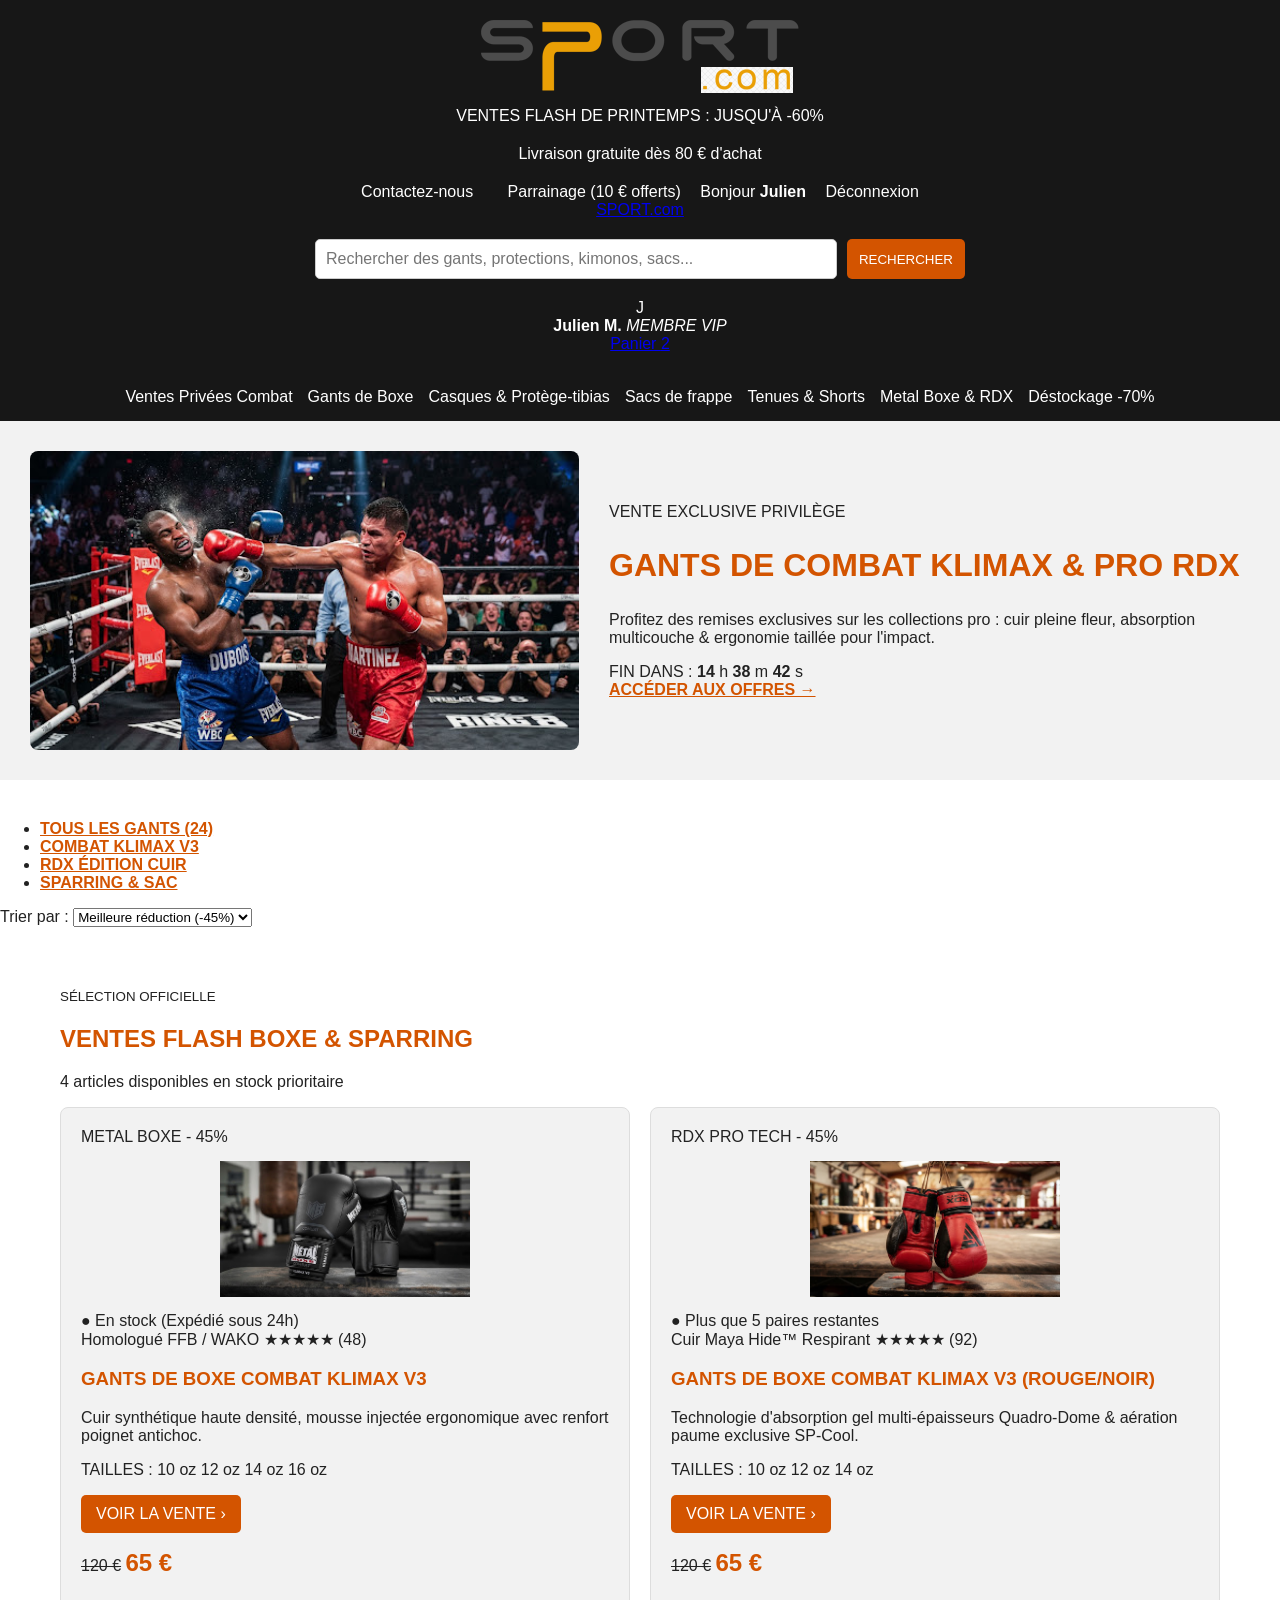
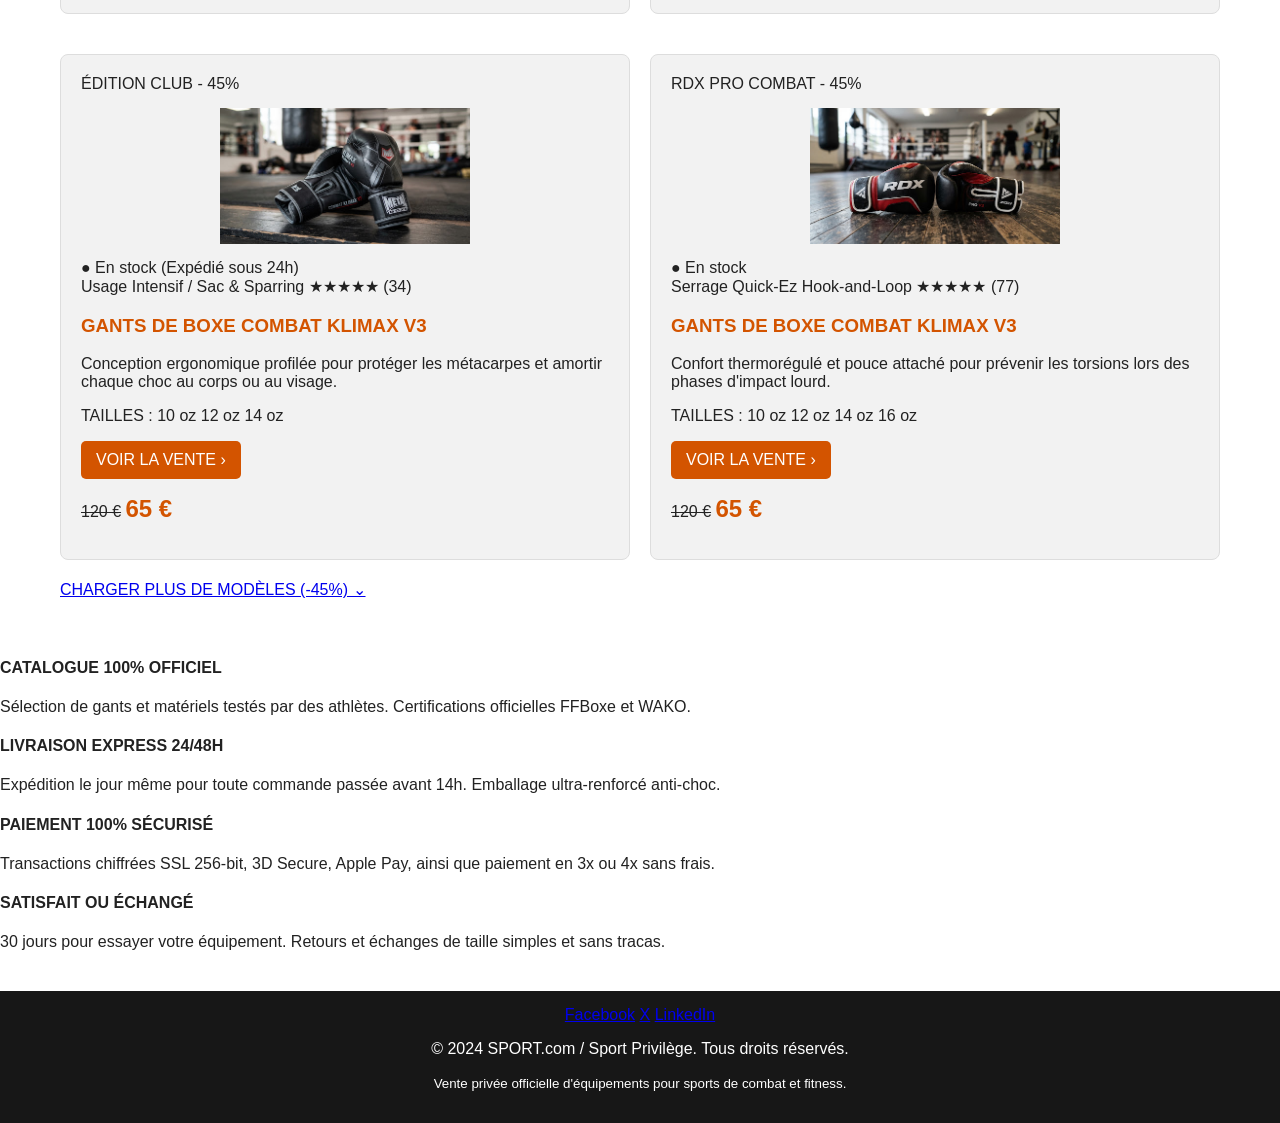
==== commit 7aa8163e: "rajout logo" ====
--- a/index.html
+++ b/index.html
@@ -1,5 +1,6 @@
 <!DOCTYPE html>
 <html lang="fr">
+
 <head>
   <meta charset="UTF-8">
   <meta name="viewport" content="width=device-width, initial-scale=1">
@@ -7,20 +8,20 @@
   <link rel="stylesheet" href="css/style.css">
 </head>
 
-<body>
+<body class="catalogue">
 
   <header>
-   <div>
-    <img src="logo.png" alt="logo SPORT.com">
-    <p>VENTES FLASH DE PRINTEMPS : JUSQU'À -60%</p>
-    <p>Livraison gratuite dès 80 € d'achat</p>
-    <nav>
-      <a href="#">Contactez-nous</a>
-      <a href="#">Parrainage (10 € offerts)</a>
-      <span>Bonjour <strong>Julien</strong></span>
-      <a href="#">Déconnexion</a>
-    </nav>
-  </div> 
+    <div>
+       <img src="img/logo.png" alt="logo sport.com">
+      <p>VENTES FLASH DE PRINTEMPS : JUSQU'À -60%</p>
+      <p>Livraison gratuite dès 80 € d'achat</p>
+      <nav>
+        <a href="#">Contactez-nous</a>
+        <a href="#">Parrainage (10 € offerts)</a>
+        <span>Bonjour <strong>Julien</strong></span>
+        <a href="#">Déconnexion</a>
+      </nav>
+    </div>
     <a href="#">SPORT<span>.com</span></a>
 
     <form class="search" action="#" method="get">
@@ -52,13 +53,14 @@
     </ul>
   </nav>
 
-  <section>
+  <section class="banniere">
     <img src="img/hero.png" alt="Boxeur en plein combat">
 
     <div>
       <span>VENTE EXCLUSIVE PRIVILÈGE</span>
       <h1>GANTS DE COMBAT <span>KLIMAX &amp; PRO RDX</span></h1>
-      <p>Profitez des remises exclusives sur les collections pro : cuir pleine fleur, absorption multicouche &amp; ergonomie taillée pour l'impact.</p>
+      <p>Profitez des remises exclusives sur les collections pro : cuir pleine fleur, absorption multicouche &amp;
+        ergonomie taillée pour l'impact.</p>
 
       <div>
         <div>
@@ -90,9 +92,8 @@
     </label>
   </section>
 
-  
+
   <main id="ventes">
-
     <div>
       <div>
         <small>SÉLECTION OFFICIELLE</small>
@@ -101,7 +102,7 @@
       <p>4 articles disponibles en stock prioritaire</p>
     </div>
 
-    <div>
+    <div class="grille-produits">
 
       <article>
         <div>
@@ -147,7 +148,7 @@
         </div>
       </article>
 
-      
+
       <article>
         <div>
           <span>ÉDITION CLUB</span>
@@ -161,7 +162,8 @@
             <span>★★★★★ (34)</span>
           </div>
           <h3>GANTS DE BOXE COMBAT KLIMAX V3</h3>
-          <p>Conception ergonomique profilée pour protéger les métacarpes et amortir chaque choc au corps ou au visage.</p>
+          <p>Conception ergonomique profilée pour protéger les métacarpes et amortir chaque choc au corps ou au visage.
+          </p>
           <p>TAILLES : <span>10 oz</span> <span>12 oz</span> <span>14 oz</span></p>
           <div>
             <a href="#">VOIR LA VENTE ›</a>
@@ -170,7 +172,7 @@
         </div>
       </article>
 
-      
+
       <article>
         <div>
           <span>RDX PRO COMBAT</span>
@@ -200,12 +202,10 @@
     </div>
   </main>
 
- 
+
   <nav>
     <a href="qui-sommes-nous.html">QUI SOMMES-NOUS</a>
-    <a href="#">CONTACT</a>
-    <a href="#">ASSISTANCE 24/7</a>
-    <a href="#">CGV &amp; GARANTIES</a>
+    <a href="qui-sommes-nous.html#contact">CONTACT</a>
   </nav>
 
   <section>
@@ -238,4 +238,5 @@
   </footer>
 
 </body>
+
 </html>
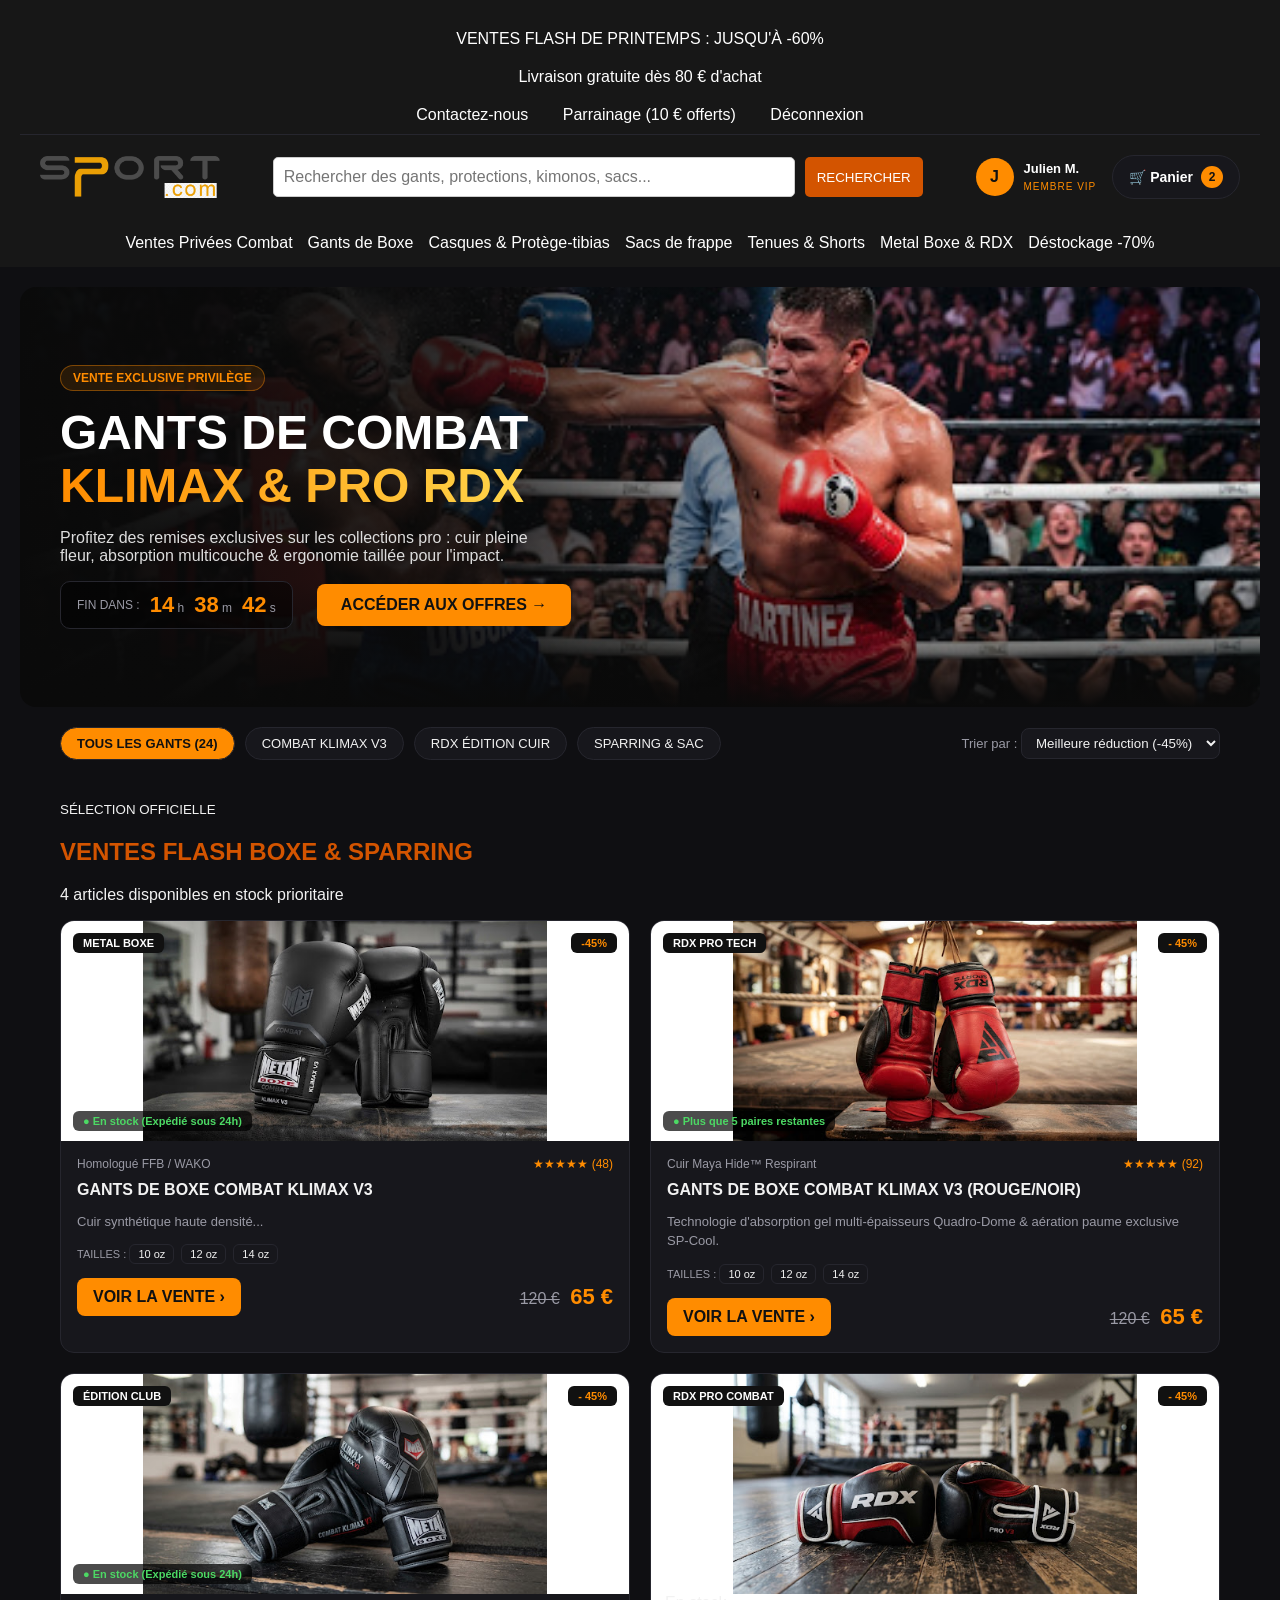
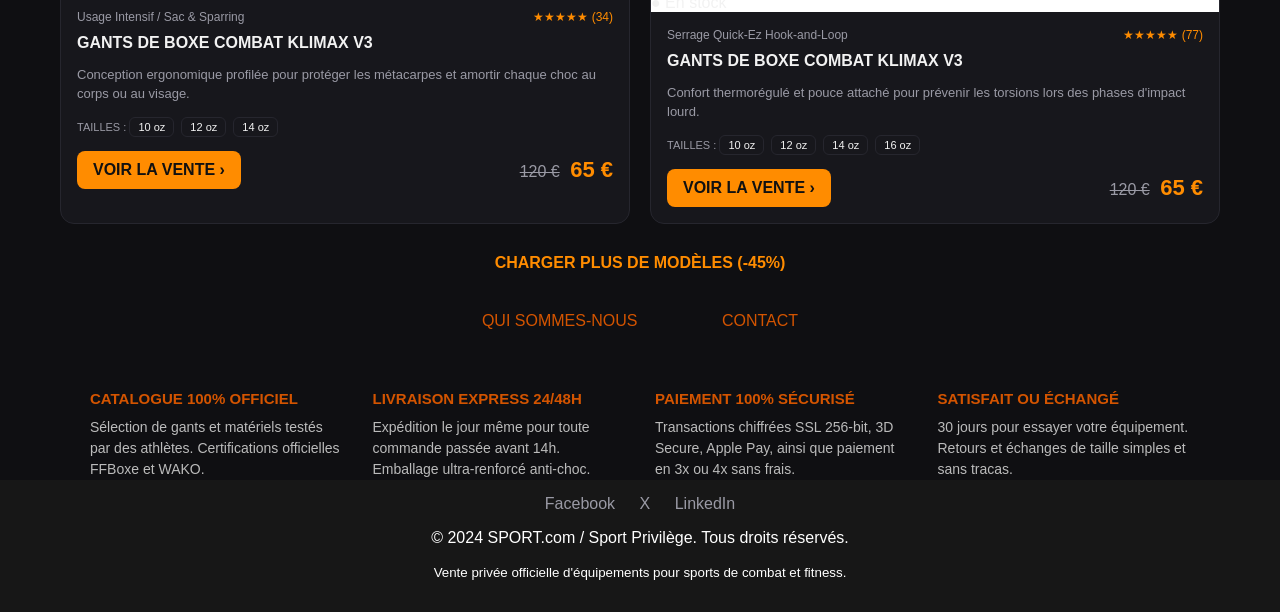
==== commit 139c73a1: "modification index et style" ====
--- a/index.html
+++ b/index.html
@@ -11,35 +11,41 @@
 <body class="catalogue">
 
   <header>
-    <div>
-       <img src="img/logo.png" alt="logo sport.com">
-      <p>VENTES FLASH DE PRINTEMPS : JUSQU'À -60%</p>
-      <p>Livraison gratuite dès 80 € d'achat</p>
-      <nav>
-        <a href="#">Contactez-nous</a>
-        <a href="#">Parrainage (10 € offerts)</a>
-        <span>Bonjour <strong>Julien</strong></span>
-        <a href="#">Déconnexion</a>
-      </nav>
-    </div>
-    <a href="#">SPORT<span>.com</span></a>
+  <div class="bandeau-haut">
+    <p>VENTES FLASH DE PRINTEMPS : JUSQU'À -60%</p>
+    <p>Livraison gratuite dès 80 € d'achat</p>
+    <nav>
+      <a href="#">Contactez-nous</a>
+      <a href="#">Parrainage (10 € offerts)</a>
+      <a href="#">Déconnexion</a>
+    </nav>
+  </div>
+
+  <div class="header-principal">
+    <a class="logo-lien" href="index.html">
+      <img src="img/logo.png" alt="Sport.com, retour à l'accueil">
+    </a>
 
     <form class="search" action="#" method="get">
       <input type="text" name="q" placeholder="Rechercher des gants, protections, kimonos, sacs...">
       <button type="submit">RECHERCHER</button>
     </form>
 
-    <div>
-      <div>
-        <span>J</span>
+    <div class="compte">
+      <div class="profil">
+        <span class="avatar">J</span>
         <div>
           <strong>Julien M.</strong>
           <em>MEMBRE VIP</em>
         </div>
       </div>
-      <a href="#">Panier <span>2</span></a>
-    </div>
-  </header>
+
+      <a class="panier" href="#">
+        🛒 Panier <span class="nb-panier">2</span>
+      </a>
+    </div>
+  </div>
+</header>
 
   <nav>
     <ul>
@@ -53,45 +59,39 @@
     </ul>
   </nav>
 
-  <section class="banniere">
-    <img src="img/hero.png" alt="Boxeur en plein combat">
-
-    <div>
-      <span>VENTE EXCLUSIVE PRIVILÈGE</span>
-      <h1>GANTS DE COMBAT <span>KLIMAX &amp; PRO RDX</span></h1>
-      <p>Profitez des remises exclusives sur les collections pro : cuir pleine fleur, absorption multicouche &amp;
-        ergonomie taillée pour l'impact.</p>
-
-      <div>
-        <div>
-          <span>FIN DANS :</span>
-          <span class="time"><b>14</b> h</span>
-          <span class="time"><b>38</b> m</span>
-          <span class="time"><b>42</b> s</span>
-        </div>
-        <a href="#ventes">ACCÉDER AUX OFFRES →</a>
-      </div>
-    </div>
-  </section>
-
-  <section>
-    <ul>
-      <li><a href="#">TOUS LES GANTS (24)</a></li>
-      <li><a href="#">COMBAT KLIMAX V3</a></li>
-      <li><a href="#">RDX ÉDITION CUIR</a></li>
-      <li><a href="#">SPARRING &amp; SAC</a></li>
-    </ul>
-
-    <label>Trier par :
-      <select name="tri">
+ <section class="hero">
+  <span class="badge">VENTE EXCLUSIVE PRIVILÈGE</span>
+  <h1>GANTS DE COMBAT <span class="accent">KLIMAX &amp; PRO RDX</span></h1>
+  <p>Profitez des remises exclusives sur les collections pro : cuir pleine fleur, absorption multicouche &amp; ergonomie taillée pour l'impact.</p>
+
+  <div class="hero-bas">
+    <div class="compteur">
+      <span>FIN DANS :</span>
+      <span class="time"><b>14</b> h</span>
+      <span class="time"><b>38</b> m</span>
+      <span class="time"><b>42</b> s</span>
+    </div>
+    <a class="btn-offre" href="#ventes">ACCÉDER AUX OFFRES →</a>
+  </div>
+</section>
+
+  <section class="barre-filtres">
+  <ul class="filtres">
+    <li><a class="actif" href="#">TOUS LES GANTS (24)</a></li>
+    <li><a href="#">COMBAT KLIMAX V3</a></li>
+    <li><a href="#">RDX ÉDITION CUIR</a></li>
+    <li><a href="#">SPARRING &amp; SAC</a></li>
+  </ul>
+  <label>Trier par : 
+    <select name="tri">
         <option>Meilleure réduction (-45%)</option>
         <option>Prix croissant</option>
         <option>Prix décroissant</option>
         <option>Mieux notés</option>
-      </select>
-    </label>
-  </section>
-
+    </select>
+</label>
+
+ </section>
 
   <main id="ventes">
     <div>
@@ -104,111 +104,110 @@
 
     <div class="grille-produits">
 
-      <article>
-        <div>
-          <span>METAL BOXE</span>
-          <span>- 45%</span>
-          <img src="img/p1.png" alt="Gants de boxe noirs Klimax V3">
-          <span>● En stock (Expédié sous 24h)</span>
-        </div>
-        <div>
-          <div>
-            <span>Homologué FFB / WAKO</span>
-            <span>★★★★★ (48)</span>
+      <article class="carte">
+  <div class="visuel">
+    <span class="tag">METAL BOXE</span>
+    <span class="reduc">-45%</span>
+    <img src="img/p1.png" alt="Gants de boxe noirs Klimax V3">
+    <span class="stock">● En stock (Expédié sous 24h)</span>
+  </div>
+  <div class="contenu">
+    <div class="meta">
+      <span>Homologué FFB / WAKO</span>
+      <span class="etoiles">★★★★★ (48)</span>
+    </div>
+    <h3>GANTS DE BOXE COMBAT KLIMAX V3</h3>
+    <p class="desc">Cuir synthétique haute densité...</p>
+    <p class="tailles">TAILLES : <span>10 oz</span> <span>12 oz</span> <span>14 oz</span></p>
+    <div class="achat">
+      <a class="btn-offre" href="#">VOIR LA VENTE ›</a>
+      <p class="prix-ligne"><del>120 €</del> <strong>65 €</strong></p>
+    </div>
+  </div>
+</article>
+
+      <article class="carte">
+        <div class="visuel">
+          <span class="tag">RDX PRO TECH</span>
+          <span class="reduc" >- 45%</span>
+          <img src="img/p2.png" alt="Gants de boxe rouge et noir">
+          <span class="stock">● Plus que 5 paires restantes</span>
+        </div>
+        <div class="contenu">
+          <div class="meta">
+            <span>Cuir Maya Hide™ Respirant</span>
+            <span class="etoiles">★★★★★ (92)</span>
+          </div>
+          <h3>GANTS DE BOXE COMBAT KLIMAX V3 (ROUGE/NOIR)</h3>
+          <p class="desc">Technologie d'absorption gel multi-épaisseurs Quadro-Dome &amp; aération paume exclusive SP-Cool.</p>
+          <p class="tailles">TAILLES : <span>10 oz</span> <span>12 oz</span> <span>14 oz</span></p>
+          <div class="achat">
+            <a class="btn-offre" href="#">VOIR LA VENTE ›</a>
+            <p class="prix-ligne"><del>120 €</del> <strong>65 €</strong></p>
+          </div>
+        </div>
+      </article>
+
+
+      <article class="carte">
+        <div class="visuel">
+          <span class="tag">ÉDITION CLUB</span>
+          <span class="reduc">- 45%</span>
+          <img src="img/p3.png" alt="Gants de boxe édition club">
+          <span class="stock">● En stock (Expédié sous 24h)</span>
+        </div>
+        <div class="contenu">
+          <div class="meta">
+            <span>Usage Intensif / Sac &amp; Sparring</span>
+            <span class="etoiles">★★★★★ (34)</span>
           </div>
           <h3>GANTS DE BOXE COMBAT KLIMAX V3</h3>
-          <p>Cuir synthétique haute densité, mousse injectée ergonomique avec renfort poignet antichoc.</p>
-          <p>TAILLES : <span>10 oz</span> <span>12 oz</span> <span>14 oz</span> <span>16 oz</span></p>
-          <div>
-            <a href="#">VOIR LA VENTE ›</a>
-            <p><del>120 €</del> <strong>65 €</strong></p>
+          <p class="desc">Conception ergonomique profilée pour protéger les métacarpes et amortir chaque choc au corps ou au visage. </p>
+          <p class="tailles">TAILLES : <span>10 oz</span> <span>12 oz</span> <span>14 oz</span></p>
+          <div class="achat">
+            <a class="btn-offre" href="#">VOIR LA VENTE ›</a>
+            <p class="prix-ligne"><del>120 €</del> <strong>65 €</strong></p>
           </div>
         </div>
       </article>
 
-      <article>
-        <div>
-          <span>RDX PRO TECH</span>
-          <span>- 45%</span>
-          <img src="img/p2.png" alt="Gants de boxe rouge et noir">
-          <span>● Plus que 5 paires restantes</span>
-        </div>
-        <div>
-          <div>
-            <span>Cuir Maya Hide™ Respirant</span>
-            <span>★★★★★ (92)</span>
-          </div>
-          <h3>GANTS DE BOXE COMBAT KLIMAX V3 (ROUGE/NOIR)</h3>
-          <p>Technologie d'absorption gel multi-épaisseurs Quadro-Dome &amp; aération paume exclusive SP-Cool.</p>
-          <p>TAILLES : <span>10 oz</span> <span>12 oz</span> <span>14 oz</span></p>
-          <div>
-            <a href="#">VOIR LA VENTE ›</a>
-            <p><del>120 €</del> <strong>65 €</strong></p>
-          </div>
-        </div>
-      </article>
-
-
-      <article>
-        <div>
-          <span>ÉDITION CLUB</span>
-          <span>- 45%</span>
-          <img src="img/p3.png" alt="Gants de boxe édition club">
-          <span>● En stock (Expédié sous 24h)</span>
-        </div>
-        <div>
-          <div>
-            <span>Usage Intensif / Sac &amp; Sparring</span>
-            <span>★★★★★ (34)</span>
-          </div>
-          <h3>GANTS DE BOXE COMBAT KLIMAX V3</h3>
-          <p>Conception ergonomique profilée pour protéger les métacarpes et amortir chaque choc au corps ou au visage.
-          </p>
-          <p>TAILLES : <span>10 oz</span> <span>12 oz</span> <span>14 oz</span></p>
-          <div>
-            <a href="#">VOIR LA VENTE ›</a>
-            <p><del>120 €</del> <strong>65 €</strong></p>
-          </div>
-        </div>
-      </article>
-
-
-      <article>
-        <div>
-          <span>RDX PRO COMBAT</span>
-          <span>- 45%</span>
+
+      <article class="carte">
+        <div class="visuel">
+          <span class="tag">RDX PRO COMBAT</span>
+          <span class="reduc">- 45%</span>
           <img src="img/p4.png" alt="Gants RDX en salle">
           <span>● En stock</span>
         </div>
-        <div>
-          <div>
+        <div class="contenu">
+          <div class="meta">
             <span>Serrage Quick-Ez Hook-and-Loop</span>
-            <span>★★★★★ (77)</span>
+            <span class="etoiles">★★★★★ (77)</span>
           </div>
           <h3>GANTS DE BOXE COMBAT KLIMAX V3</h3>
-          <p>Confort thermorégulé et pouce attaché pour prévenir les torsions lors des phases d'impact lourd.</p>
-          <p>TAILLES : <span>10 oz</span> <span>12 oz</span> <span>14 oz</span> <span>16 oz</span></p>
-          <div>
-            <a href="#">VOIR LA VENTE ›</a>
-            <p><del>120 €</del> <strong>65 €</strong></p>
+          <p class="desc">Confort thermorégulé et pouce attaché pour prévenir les torsions lors des phases d'impact lourd.</p>
+          <p class="tailles">TAILLES : <span>10 oz</span> <span>12 oz</span> <span>14 oz</span> <span>16 oz</span></p>
+          <div class="achat">
+            <a class="btn-offre" href="#">VOIR LA VENTE ›</a>
+            <p class="prix-ligne"><del>120 €</del> <strong>65 €</strong></p>
           </div>
         </div>
       </article>
 
     </div>
 
-    <div>
-      <a href="#">CHARGER PLUS DE MODÈLES (-45%) ⌄</a>
+    <div class="charger-plus">
+      <a href="#">CHARGER PLUS DE MODÈLES (-45%)</a>
     </div>
   </main>
 
 
-  <nav>
+  <nav class="sommes-nous">
     <a href="qui-sommes-nous.html">QUI SOMMES-NOUS</a>
-    <a href="qui-sommes-nous.html#contact">CONTACT</a>
+     <a href="#">CONTACT</a>
   </nav>
 
-  <section>
+  <section class="reassurance">
     <div>
       <h4>CATALOGUE 100% OFFICIEL</h4>
       <p>Sélection de gants et matériels testés par des athlètes. Certifications officielles FFBoxe et WAKO.</p>
--- a/css/style.css
+++ b/css/style.css
@@ -1,15 +1,53 @@
 
+/* =========================================================
+   VARIABLES
+   ========================================================= */
+:root {
+    --fond: #0f0f12;
+    --carte: #17171c;
+    --bordure: #26262e;
+    --orange: #ff8c00;
+    --orange-fonce: #d35400;
+    --texte: #f2f2f2;
+    --gris: #9a9aa5;
+}
+
+/* =========================================================
+   BASE
+   ========================================================= */
 * {
     box-sizing: border-box;
 }
 
 body {
     margin: 0;
-    font-family: Arial, sans-serif;
-    background-color: white;
-    color: #222;
-}
-
+    font-family: "Poppins", Arial, sans-serif;
+    background-color: var(--fond);
+    color: var(--texte);
+}
+
+main {
+    max-width: 1000px;
+    margin: auto;
+    padding: 20px;
+}
+
+section {
+    margin-bottom: 40px;
+}
+
+section img {
+    max-width: 100%;
+    height: auto;
+}
+
+h2 {
+    color: var(--orange-fonce);
+}
+
+/* =========================================================
+   HEADER + NAVIGATION
+   ========================================================= */
 header {
     background-color: #171717;
     color: white;
@@ -17,7 +55,8 @@
     text-align: center;
 }
 
-.logo {
+.logo,
+header img {
     width: 180px;
     height: auto;
 }
@@ -40,78 +79,33 @@
     color: orange;
 }
 
-main {
-    max-width: 1000px;
-    margin: auto;
-    padding: 20px;
-}
-
-section {
-    margin-bottom: 40px;
-}
-
-h2 {
-    color: #d35400;
-}
-
-.equipe {
-    display: flex;
-    gap: 20px;
-    margin-top: 20px;
-}
-
-.membre {
-    background-color: #f2f2f2;
-    padding: 20px;
-    border-radius: 8px;
-    flex: 1;
-    border-left: 4px solid #d35400;
-}
-
-.membre:hover {
-    background-color: #ffe8d6;
-}
-
-.membre h3 {
-    color: #d35400;
-}
-
-address {
-    background-color: #f2f2f2;
-    padding: 20px;
-    border-left: 4px solid #d35400;
-    margin-bottom: 20px;
-}
-
-table {
-    border-collapse: collapse;
-    width: 100%;
-    margin-bottom: 25px;
-}
-
-th, td {
-    border: 1px solid #ccc;
-    padding: 10px;
-    text-align: left;
-}
-
-th {
-    background-color: #f2f2f2;
-}
-
-iframe {
-    border: 1px solid #ccc;
-    border-radius: 8px;
-    max-width: 100%;
-}
-
+/* Menu « Qui sommes-nous / Contact » */
+.sommes-nous {
+    text-align: center;
+    padding: 20px 0;
+}
+
+.sommes-nous a {
+    color: var(--orange-fonce);
+    margin: 0 40px;
+    text-decoration: none;
+}
+
+.sommes-nous a:hover {
+    color: var(--orange);
+}
+
+/* =========================================================
+   FORMULAIRES
+   ========================================================= */
 form {
     display: flex;
     flex-direction: column;
     gap: 10px;
 }
 
-input, textarea {
+input,
+textarea {
     padding: 10px;
     border: 1px solid #ccc;
     border-radius: 5px;
@@ -125,7 +119,7 @@
 }
 
 button {
-    background-color: #d35400;
+    background-color: var(--orange-fonce);
     color: white;
     padding: 12px;
     border: none;
@@ -136,6 +130,451 @@
     background-color: #a84300;
 }
 
+/* Recherche dans le header */
+.catalogue header {
+    padding: 20px;
+}
+
+.catalogue header .search {
+    max-width: 650px;
+    margin: 20px auto;
+    flex-direction: row;
+}
+
+.catalogue header .search input {
+    flex: 1;
+    min-width: 0;
+}
+
+.catalogue header .search button {
+    width: auto;
+    border-radius: 5px;
+}
+
+/* Menu des catégories */
+.catalogue nav ul {
+    display: flex;
+    justify-content: center;
+    flex-wrap: wrap;
+    gap: 15px;
+    list-style: none;
+    padding: 15px;
+    margin: 0;
+    background-color: #171717;
+}
+
+.catalogue nav li a {
+    color: white;
+    text-decoration: none;
+    margin: 0;
+}
+
+.catalogue nav li a:hover {
+    color: var(--orange);
+}
+
+/* =========================================================
+   PAGES « QUI SOMMES-NOUS » / CONTACT (blocs clairs)
+   ========================================================= */
+.equipe {
+    display: flex;
+    gap: 20px;
+    margin-top: 20px;
+}
+
+.membre {
+    background-color: #f2f2f2;
+    color: #222;
+    padding: 20px;
+    border-radius: 8px;
+    flex: 1;
+    border-left: 4px solid var(--orange-fonce);
+}
+
+.membre:hover {
+    background-color: #ffe8d6;
+}
+
+.membre h3 {
+    color: var(--orange-fonce);
+}
+
+address {
+    background-color: #f2f2f2;
+    color: #222;
+    padding: 20px;
+    border-left: 4px solid var(--orange-fonce);
+    margin-bottom: 20px;
+}
+
+table {
+    border-collapse: collapse;
+    width: 100%;
+    margin-bottom: 25px;
+}
+
+th,
+td {
+    border: 1px solid #ccc;
+    padding: 10px;
+    text-align: left;
+}
+
+th {
+    background-color: #f2f2f2;
+    color: #222;
+}
+
+iframe {
+    border: 1px solid #ccc;
+    border-radius: 8px;
+    max-width: 100%;
+}
+
+.chiffres {
+    display: flex;
+    justify-content: space-around;
+    flex-wrap: wrap;
+    list-style: none;
+    padding: 20px;
+    gap: 15px;
+}
+
+.chiffres li {
+    background-color: #f2f2f2;
+    color: #222;
+    padding: 20px;
+    border-radius: 8px;
+    text-align: center;
+}
+
+/* =========================================================
+   HERO
+   ========================================================= */
+.hero {
+    min-height: 420px;
+    margin: 20px;
+    padding: 60px 40px;
+    display: flex;
+    flex-direction: column;
+    justify-content: center;
+    gap: 16px;
+    color: white;
+    background-image:
+        linear-gradient(90deg, #0a0a0a 0%, rgba(10, 10, 10, 0.85) 35%, rgba(10, 10, 10, 0) 70%),
+        linear-gradient(0deg, #0a0a0a 0%, rgba(10, 10, 10, 0) 30%),
+        url("../img/hero.png");
+    background-size: cover;
+    background-position: right center;
+    background-repeat: no-repeat;
+    border-radius: 16px;
+    overflow: hidden;
+}
+
+.hero h1 {
+    margin: 0;
+    font-size: 48px;
+    max-width: 520px;
+    line-height: 1.1;
+}
+
+.hero p {
+    margin: 0;
+    max-width: 480px;
+    color: #ddd;
+}
+
+.hero .accent {
+    background: linear-gradient(90deg, #ff8c00, #ffd54a);
+    -webkit-background-clip: text;
+    background-clip: text;
+    color: transparent;
+}
+
+.badge {
+    align-self: flex-start;
+    padding: 5px 12px;
+    font-size: 12px;
+    font-weight: 600;
+    color: var(--orange);
+    background: rgba(255, 140, 0, 0.12);
+    border: 1px solid rgba(255, 140, 0, 0.4);
+    border-radius: 999px;
+}
+
+.hero-bas {
+    display: flex;
+    align-items: center;
+    gap: 24px;
+    flex-wrap: wrap;
+}
+
+.compteur {
+    display: flex;
+    align-items: center;
+    gap: 10px;
+    padding: 10px 16px;
+    background: rgba(0, 0, 0, 0.5);
+    border: 1px solid var(--bordure);
+    border-radius: 10px;
+    font-size: 12px;
+    color: var(--gris);
+}
+
+.compteur .time b {
+    color: var(--orange);
+    font-size: 22px;
+}
+
+/* Bouton orange (hero + cartes) */
+.catalogue .btn-offre {
+    display: inline-block;
+    padding: 12px 24px;
+    background: var(--orange);
+    color: #111;
+    font-weight: 700;
+    text-decoration: none;
+    border-radius: 8px;
+}
+
+.catalogue .btn-offre:hover {
+    background: #ffa733;
+}
+
+/* =========================================================
+   FILTRES
+   ========================================================= */
+.barre-filtres {
+    display: flex;
+    justify-content: space-between;
+    align-items: center;
+    flex-wrap: wrap;
+    gap: 15px;
+    max-width: 1200px;
+    margin: 20px auto;
+    padding: 0 20px;
+}
+
+.filtres {
+    display: flex;
+    gap: 10px;
+    list-style: none;
+    padding: 0;
+    margin: 0;
+    flex-wrap: wrap;
+}
+
+.catalogue .filtres a {
+    display: inline-block;
+    padding: 8px 16px;
+    font-size: 13px;
+    font-weight: 400;
+    color: var(--texte);
+    background: var(--carte);
+    border: 1px solid var(--bordure);
+    border-radius: 999px;
+    text-decoration: none;
+}
+
+.catalogue .filtres a.actif {
+    background: var(--orange);
+    color: #111;
+    font-weight: 700;
+}
+
+.barre-filtres label {
+    font-size: 13px;
+    color: var(--gris);
+}
+
+.barre-filtres select {
+    background: var(--carte);
+    color: var(--texte);
+    border: 1px solid var(--bordure);
+    border-radius: 8px;
+    padding: 6px 10px;
+}
+
+/* =========================================================
+   CATALOGUE / CARTES PRODUITS
+   ========================================================= */
+.catalogue main {
+    max-width: 1200px;
+}
+
+.catalogue .grille-produits {
+    display: grid;
+    grid-template-columns: repeat(2, 1fr);
+    gap: 20px;
+}
+
+.catalogue .carte {
+    position: relative;
+    padding: 0;
+    margin: 0;
+    background: var(--carte);
+    border: 1px solid var(--bordure);
+    border-radius: 14px;
+    overflow: hidden;
+    transition: transform 0.2s, border-color 0.2s;
+}
+
+.catalogue .carte:hover {
+    transform: translateY(-4px);
+    border-color: var(--orange);
+}
+
+.carte .visuel {
+    position: relative;
+    background: white;
+}
+
+.catalogue .carte .visuel img {
+    display: block;
+    width: 100%;
+    max-width: 100%;
+    height: 220px;
+    object-fit: contain;
+    margin: 0;
+}
+
+.carte .tag,
+.carte .reduc,
+.carte .stock {
+    position: absolute;
+    font-size: 11px;
+    font-weight: 700;
+    padding: 4px 10px;
+    border-radius: 6px;
+}
+
+.carte .tag {
+    top: 12px;
+    left: 12px;
+    background: #111;
+    color: white;
+}
+
+.carte .reduc {
+    top: 12px;
+    right: 12px;
+    background: #111;
+    color: var(--orange);
+}
+
+.carte .stock {
+    bottom: 10px;
+    left: 12px;
+    background: rgba(0, 0, 0, 0.7);
+    color: #4cd964;
+}
+
+.carte .contenu {
+    padding: 16px;
+}
+
+.carte .meta {
+    display: flex;
+    justify-content: space-between;
+    font-size: 12px;
+    color: var(--gris);
+}
+
+.carte .etoiles {
+    color: var(--orange);
+}
+
+.catalogue .carte h3 {
+    margin: 10px 0 6px;
+    font-size: 16px;
+    color: var(--texte);
+}
+
+.carte .desc {
+    font-size: 13px;
+    color: var(--gris);
+    line-height: 1.5;
+}
+
+.carte .tailles {
+    font-size: 11px;
+    color: var(--gris);
+}
+
+.carte .tailles span {
+    display: inline-block;
+    padding: 3px 8px;
+    margin-right: 4px;
+    border: 1px solid var(--bordure);
+    border-radius: 6px;
+    color: var(--texte);
+}
+
+.carte .achat {
+    display: flex;
+    justify-content: space-between;
+    align-items: center;
+    margin-top: 14px;
+}
+
+.catalogue .carte .achat a {
+    padding: 10px 16px;
+}
+
+.carte .prix-ligne {
+    margin: 0;
+}
+
+.carte del {
+    color: var(--gris);
+    margin-right: 6px;
+}
+
+.catalogue .carte strong {
+    color: var(--orange);
+    font-size: 22px;
+}
+
+/* Lien « Charger plus de modèles » (ajoute class="charger-plus" sur son <div>) */
+.charger-plus {
+    text-align: center;
+    margin-top: 30px;
+}
+
+.charger-plus a {
+    color: var(--orange);
+    font-weight: 700;
+    text-decoration: none;
+}
+
+/* =========================================================
+   RÉASSURANCE (4 arguments du bas)
+   ========================================================= */
+.reassurance {
+    max-width: 1100px;
+    margin: 40px auto 0;
+    display: grid;
+    grid-template-columns: repeat(4, 1fr);
+    gap: 30px;
+}
+
+.reassurance h4 {
+    margin: 0 0 10px;
+    font-size: 15px;
+    text-transform: uppercase;
+    color: var(--orange-fonce);
+}
+
+.reassurance p {
+    margin: 0;
+    font-size: 14px;
+    line-height: 1.5;
+    color: #bbb;
+}
+
+/* =========================================================
+   FOOTER
+   ========================================================= */
 footer {
     background-color: #171717;
     color: white;
@@ -143,6 +582,184 @@
     padding: 15px;
 }
 
+footer a {
+    color: var(--gris);
+    margin: 0 10px;
+    text-decoration: none;
+}
+
+footer a:hover {
+    color: var(--orange);
+}
+/* =========================================================
+   HEADER PRINCIPAL (logo, recherche, compte, panier)
+   ========================================================= */
+.bandeau-haut {
+    padding-bottom: 10px;
+    margin-bottom: 20px;
+    border-bottom: 1px solid var(--bordure);
+}
+
+.header-principal {
+    display: flex;
+    align-items: center;
+    justify-content: space-between;
+    gap: 20px;
+    max-width: 1200px;
+    margin: 0 auto;
+}
+
+/* Logo cliquable */
+.logo-lien {
+    display: block;
+    flex-shrink: 0;
+}
+
+.logo-lien img {
+    display: block;
+    transition: transform 0.2s;
+}
+
+.logo-lien:hover img {
+    transform: scale(1.05);
+}
+
+/* La recherche prend la place restante */
+.catalogue header .search {
+    flex: 1;
+    margin: 0;
+}
+
+/* Profil */
+.compte {
+    display: flex;
+    align-items: center;
+    gap: 16px;
+    flex-shrink: 0;
+}
+
+.profil {
+    display: flex;
+    align-items: center;
+    gap: 10px;
+    text-align: left;
+}
+
+.avatar {
+    width: 38px;
+    height: 38px;
+    display: grid;
+    place-items: center;
+    background: var(--orange);
+    color: #111;
+    font-weight: 700;
+    border-radius: 50%;
+}
+
+.profil strong {
+    display: block;
+    font-size: 13px;
+}
+
+.profil em {
+    font-size: 10px;
+    font-style: normal;
+    letter-spacing: 1px;
+    color: var(--orange);
+}
+
+/* Panier */
+.panier {
+    display: inline-flex;
+    align-items: center;
+    gap: 8px;
+    padding: 10px 16px;
+    color: white;
+    font-size: 14px;
+    font-weight: 600;
+    text-decoration: none;
+    background: var(--carte);
+    border: 1px solid var(--bordure);
+    border-radius: 999px;
+    transition: border-color 0.2s, background 0.2s;
+}
+
+.panier:hover {
+    border-color: var(--orange);
+    background: #1f1f26;
+}
+
+.nb-panier {
+    min-width: 22px;
+    height: 22px;
+    padding: 0 6px;
+    display: grid;
+    place-items: center;
+    background: var(--orange);
+    color: #111;
+    font-size: 12px;
+    font-weight: 700;
+    border-radius: 999px;
+}
+/* =========================================================
+   RESPONSIVE (toujours tout en bas du fichier)
+   ========================================================= */
+
+/* ---------- Tablette (≤ 992px) ---------- */
+@media (max-width: 992px) {
+    .hero {
+        padding: 40px 25px;
+        min-height: 360px;
+    }
+
+    .hero h1 {
+        font-size: 38px;
+    }
+
+    .reassurance {
+        grid-template-columns: repeat(2, 1fr);
+        padding: 0 20px;
+    }
+}
+
+/* ---------- Petite tablette (≤ 700px) ---------- */
+@media (max-width: 700px) {
+    .barre-filtres {
+        flex-direction: column;
+        align-items: flex-start;
+    }
+
+    .catalogue .grille-produits {
+        grid-template-columns: 1fr;
+    }
+
+    .hero {
+        border-radius: 10px;
+        background-position: 70% center;
+    }
+
+    .hero h1 {
+        font-size: 32px;
+    }
+
+    .catalogue nav ul {
+        gap: 8px;
+        padding: 10px;
+    }
+
+    .sommes-nous a {
+        margin: 0 15px;
+    }
+        .header-principal {
+        flex-direction: column;
+    }
+
+    .catalogue header .search {
+        width: 100%;
+    }
+}
+
+/* ---------- Téléphone (≤ 575px) ---------- */
 @media (max-width: 575px) {
     nav a {
         display: block;
@@ -157,166 +774,11 @@
         flex-direction: column;
     }
 
-    .logo {
+    .logo,
+    header img {
         width: 140px;
     }
-}
-section img {
-    max-width: 100%;
-    height: auto;
-}
-.chiffres {
-    display: flex;
-    justify-content: space-around;
-    flex-wrap: wrap;
-    list-style: none;
-    padding: 20px;
-    gap: 15px;
-}
-
-.chiffres li {
-    background-color: #f2f2f2;
-    padding: 20px;
-    border-radius: 8px;
-    text-align: center;
-}
-/* Catalogue Sport.com */
-
-.catalogue main {
-    max-width: 1200px;
-}
-
-.catalogue article {
-    background-color: #f2f2f2;
-    border: 1px solid #ddd;
-    border-radius: 8px;
-    padding: 20px;
-    margin-bottom: 20px;
-}
-
-.catalogue article img {
-    width: 100%;
-    max-width: 250px;
-    height: auto;
-    display: block;
-    margin: 15px auto;
-}
-
-.catalogue article h3 {
-    color: #d35400;
-}
-
-.catalogue article strong {
-    color: #d35400;
-    font-size: 24px;
-}
-
-.catalogue article a {
-    display: inline-block;
-    background-color: #d35400;
-    color: white;
-    padding: 10px 15px;
-    text-decoration: none;
-    border-radius: 5px;
-}
-
-.catalogue article a:hover {
-    background-color: #a84300;
-}
-
-.catalogue .grille-produits {
-    display: grid;
-    grid-template-columns: repeat(2, 1fr);
-    gap: 20px;
-}
-
-@media (max-width: 700px) {
-    .catalogue .grille-produits {
-        grid-template-columns: 1fr;
-    }
-}
-.catalogue section img {
-    max-width: 100%;
-    height: auto;
-    border-radius: 8px;
-}
-
-.catalogue section h1 {
-    color: #d35400;
-    font-size: 32px;
-}
-
-.catalogue section a {
-    color: #d35400;
-    font-weight: bold;
-}
-.catalogue header {
-    padding: 20px;
-}
-
-.catalogue header .search {
-    max-width: 650px;
-    margin: 20px auto;
-    flex-direction: row;
-}
-
-.catalogue header .search input {
-    flex: 1;
-    min-width: 0;
-}
-
-.catalogue header .search button {
-    width: auto;
-    border-radius: 5px;
-}
-
-.catalogue nav ul {
-    display: flex;
-    justify-content: center;
-    flex-wrap: wrap;
-    gap: 15px;
-    list-style: none;
-    padding: 15px;
-    margin: 0;
-    background-color: #171717;
-}
-
-.catalogue nav li a {
-    color: white;
-    text-decoration: none;
-    margin: 0;
-}
-
-.catalogue nav li a:hover {
-    color: #d35400;
-}
-.catalogue .banniere {
-    display: flex;
-    align-items: center;
-    gap: 30px;
-    padding: 30px;
-    background-color: #f2f2f2;
-}
-
-.catalogue .banniere img {
-    width: 45%;
-}
-
-.catalogue .banniere > div {
-    flex: 1;
-}
-
-@media (max-width: 700px) {
-    .catalogue .banniere {
-        flex-direction: column;
-        padding: 15px;
-    }
-
-    .catalogue .banniere img {
-        width: 100%;
-    }
-}
-@media (max-width: 575px) {
+
     .catalogue header .search {
         flex-direction: column;
     }
@@ -324,4 +786,57 @@
     .catalogue header .search button {
         width: 100%;
     }
+
+    .hero {
+        margin: 10px;
+        padding: 30px 15px;
+        min-height: 320px;
+    }
+
+    .hero h1 {
+        font-size: 26px;
+    }
+
+    .hero-bas {
+        flex-direction: column;
+        align-items: flex-start;
+        gap: 15px;
+    }
+
+    .catalogue .btn-offre {
+        width: 100%;
+        text-align: center;
+    }
+
+    .compteur {
+        width: 100%;
+        justify-content: center;
+    }
+
+    .filtres {
+        overflow-x: auto;
+        flex-wrap: nowrap;
+        width: 100%;
+        padding-bottom: 5px;
+    }
+
+    .catalogue .filtres a {
+        white-space: nowrap;
+    }
+
+    .carte .achat {
+        flex-direction: column;
+        align-items: stretch;
+        gap: 12px;
+        text-align: center;
+    }
+
+    .reassurance {
+        grid-template-columns: 1fr;
+        text-align: center;
+    }
+        .compte {
+        width: 100%;
+        justify-content: space-between;
+    }
 }
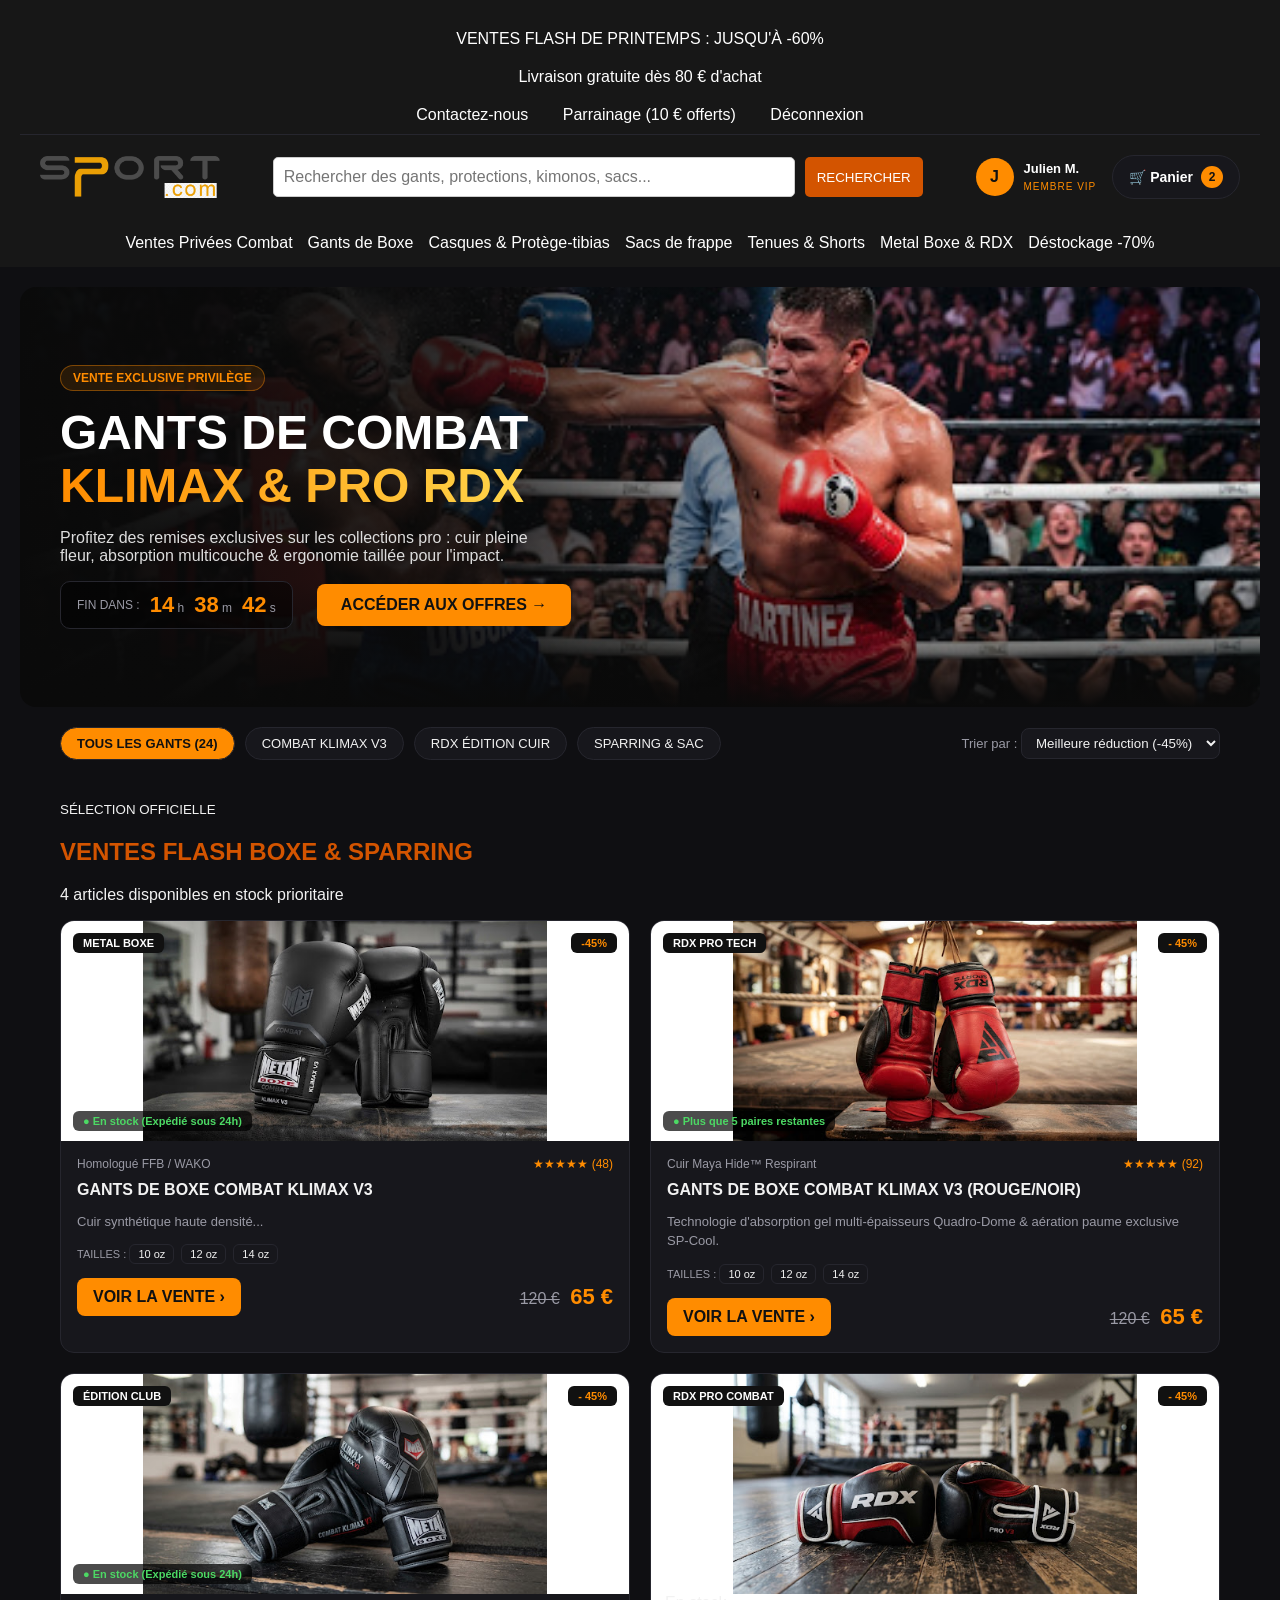
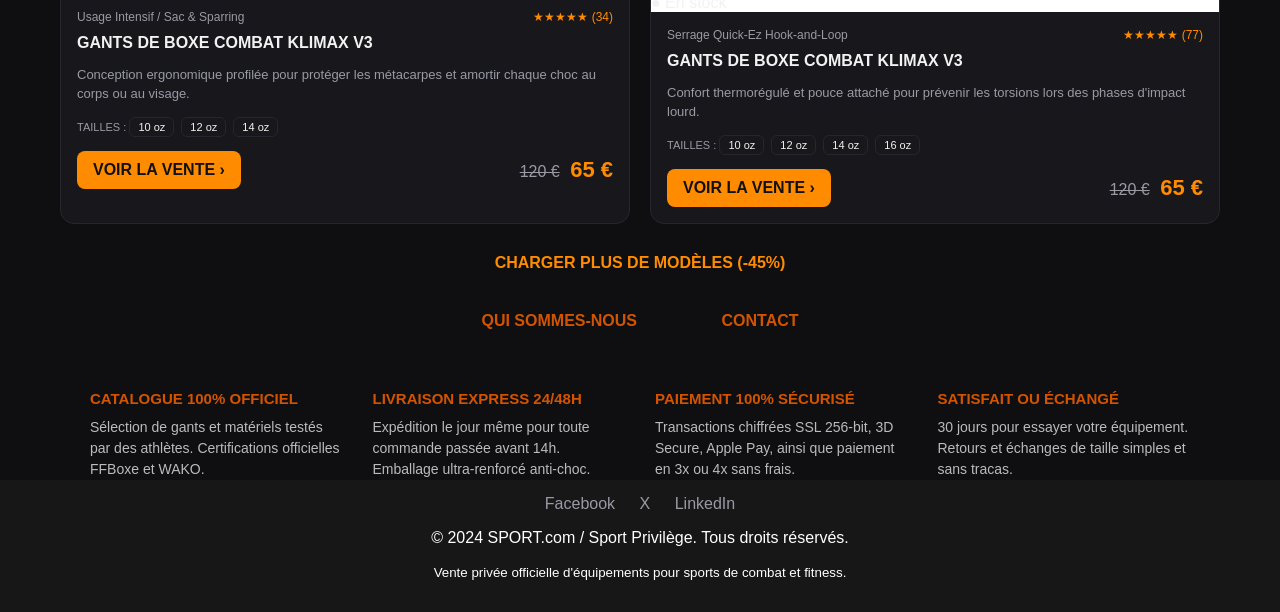
==== commit ea36283d: "rajout encre smooth rajout adresse du club et ajustement css" ====
--- a/index.html
+++ b/index.html
@@ -93,8 +93,8 @@
 
  </section>
 
-  <main id="ventes">
-    <div>
+  <main>
+    <div id="ventes">
       <div>
         <small>SÉLECTION OFFICIELLE</small>
         <h2>VENTES FLASH BOXE &amp; SPARRING</h2>
--- a/css/style.css
+++ b/css/style.css
@@ -1,7 +1,3 @@
-
-/* =========================================================
-   VARIABLES
-   ========================================================= */
 :root {
     --fond: #0f0f12;
     --carte: #17171c;
@@ -12,11 +8,11 @@
     --gris: #9a9aa5;
 }
 
-/* =========================================================
-   BASE
-   ========================================================= */
 * {
     box-sizing: border-box;
+}
+html {
+    scroll-behavior: smooth;
 }
 
 body {
@@ -45,9 +41,6 @@
     color: var(--orange-fonce);
 }
 
-/* =========================================================
-   HEADER + NAVIGATION
-   ========================================================= */
 header {
     background-color: #171717;
     color: white;
@@ -79,7 +72,6 @@
     color: orange;
 }
 
-/* Menu « Qui sommes-nous / Contact » */
 .sommes-nous {
     text-align: center;
     padding: 20px 0;
@@ -95,9 +87,6 @@
     color: var(--orange);
 }
 
-/* =========================================================
-   FORMULAIRES
-   ========================================================= */
 form {
     display: flex;
     flex-direction: column;
@@ -130,7 +119,6 @@
     background-color: #a84300;
 }
 
-/* Recherche dans le header */
 .catalogue header {
     padding: 20px;
 }
@@ -151,7 +139,6 @@
     border-radius: 5px;
 }
 
-/* Menu des catégories */
 .catalogue nav ul {
     display: flex;
     justify-content: center;
@@ -173,9 +160,6 @@
     color: var(--orange);
 }
 
-/* =========================================================
-   PAGES « QUI SOMMES-NOUS » / CONTACT (blocs clairs)
-   ========================================================= */
 .equipe {
     display: flex;
     gap: 20px;
@@ -248,9 +232,6 @@
     text-align: center;
 }
 
-/* =========================================================
-   HERO
-   ========================================================= */
 .hero {
     min-height: 420px;
     margin: 20px;
@@ -326,7 +307,6 @@
     font-size: 22px;
 }
 
-/* Bouton orange (hero + cartes) */
 .catalogue .btn-offre {
     display: inline-block;
     padding: 12px 24px;
@@ -341,9 +321,6 @@
     background: #ffa733;
 }
 
-/* =========================================================
-   FILTRES
-   ========================================================= */
 .barre-filtres {
     display: flex;
     justify-content: space-between;
@@ -395,9 +372,6 @@
     padding: 6px 10px;
 }
 
-/* =========================================================
-   CATALOGUE / CARTES PRODUITS
-   ========================================================= */
 .catalogue main {
     max-width: 1200px;
 }
@@ -535,7 +509,6 @@
     font-size: 22px;
 }
 
-/* Lien « Charger plus de modèles » (ajoute class="charger-plus" sur son <div>) */
 .charger-plus {
     text-align: center;
     margin-top: 30px;
@@ -547,9 +520,6 @@
     text-decoration: none;
 }
 
-/* =========================================================
-   RÉASSURANCE (4 arguments du bas)
-   ========================================================= */
 .reassurance {
     max-width: 1100px;
     margin: 40px auto 0;
@@ -572,9 +542,6 @@
     color: #bbb;
 }
 
-/* =========================================================
-   FOOTER
-   ========================================================= */
 footer {
     background-color: #171717;
     color: white;
@@ -591,9 +558,7 @@
 footer a:hover {
     color: var(--orange);
 }
-/* =========================================================
-   HEADER PRINCIPAL (logo, recherche, compte, panier)
-   ========================================================= */
+
 .bandeau-haut {
     padding-bottom: 10px;
     margin-bottom: 20px;
@@ -609,7 +574,6 @@
     margin: 0 auto;
 }
 
-/* Logo cliquable */
 .logo-lien {
     display: block;
     flex-shrink: 0;
@@ -624,13 +588,11 @@
     transform: scale(1.05);
 }
 
-/* La recherche prend la place restante */
 .catalogue header .search {
     flex: 1;
     margin: 0;
 }
 
-/* Profil */
 .compte {
     display: flex;
     align-items: center;
@@ -668,7 +630,7 @@
     color: var(--orange);
 }
 
-/* Panier */
+
 .panier {
     display: inline-flex;
     align-items: center;
@@ -701,11 +663,8 @@
     font-weight: 700;
     border-radius: 999px;
 }
-/* =========================================================
-   RESPONSIVE (toujours tout en bas du fichier)
-   ========================================================= */
-
-/* ---------- Tablette (≤ 992px) ---------- */
+
+
 @media (max-width: 992px) {
     .hero {
         padding: 40px 25px;
@@ -722,7 +681,7 @@
     }
 }
 
-/* ---------- Petite tablette (≤ 700px) ---------- */
+
 @media (max-width: 700px) {
     .barre-filtres {
         flex-direction: column;
@@ -759,7 +718,7 @@
     }
 }
 
-/* ---------- Téléphone (≤ 575px) ---------- */
+
 @media (max-width: 575px) {
     nav a {
         display: block;
@@ -786,6 +745,7 @@
     .catalogue header .search button {
         width: 100%;
     }
+ HEAD
 
     .hero {
         margin: 10px;
@@ -839,4 +799,22 @@
         width: 100%;
         justify-content: space-between;
     }
-}+
+}
+
+.catalogue main + nav {
+    text-align: center;
+    padding: 20px;
+}
+
+.catalogue main + nav a {
+    color: #d35400;
+    font-weight: bold;
+    text-decoration: none;
+}
+
+.catalogue main + nav a:hover {
+    color: #a84300;
+    text-decoration: underline;
+
+}
